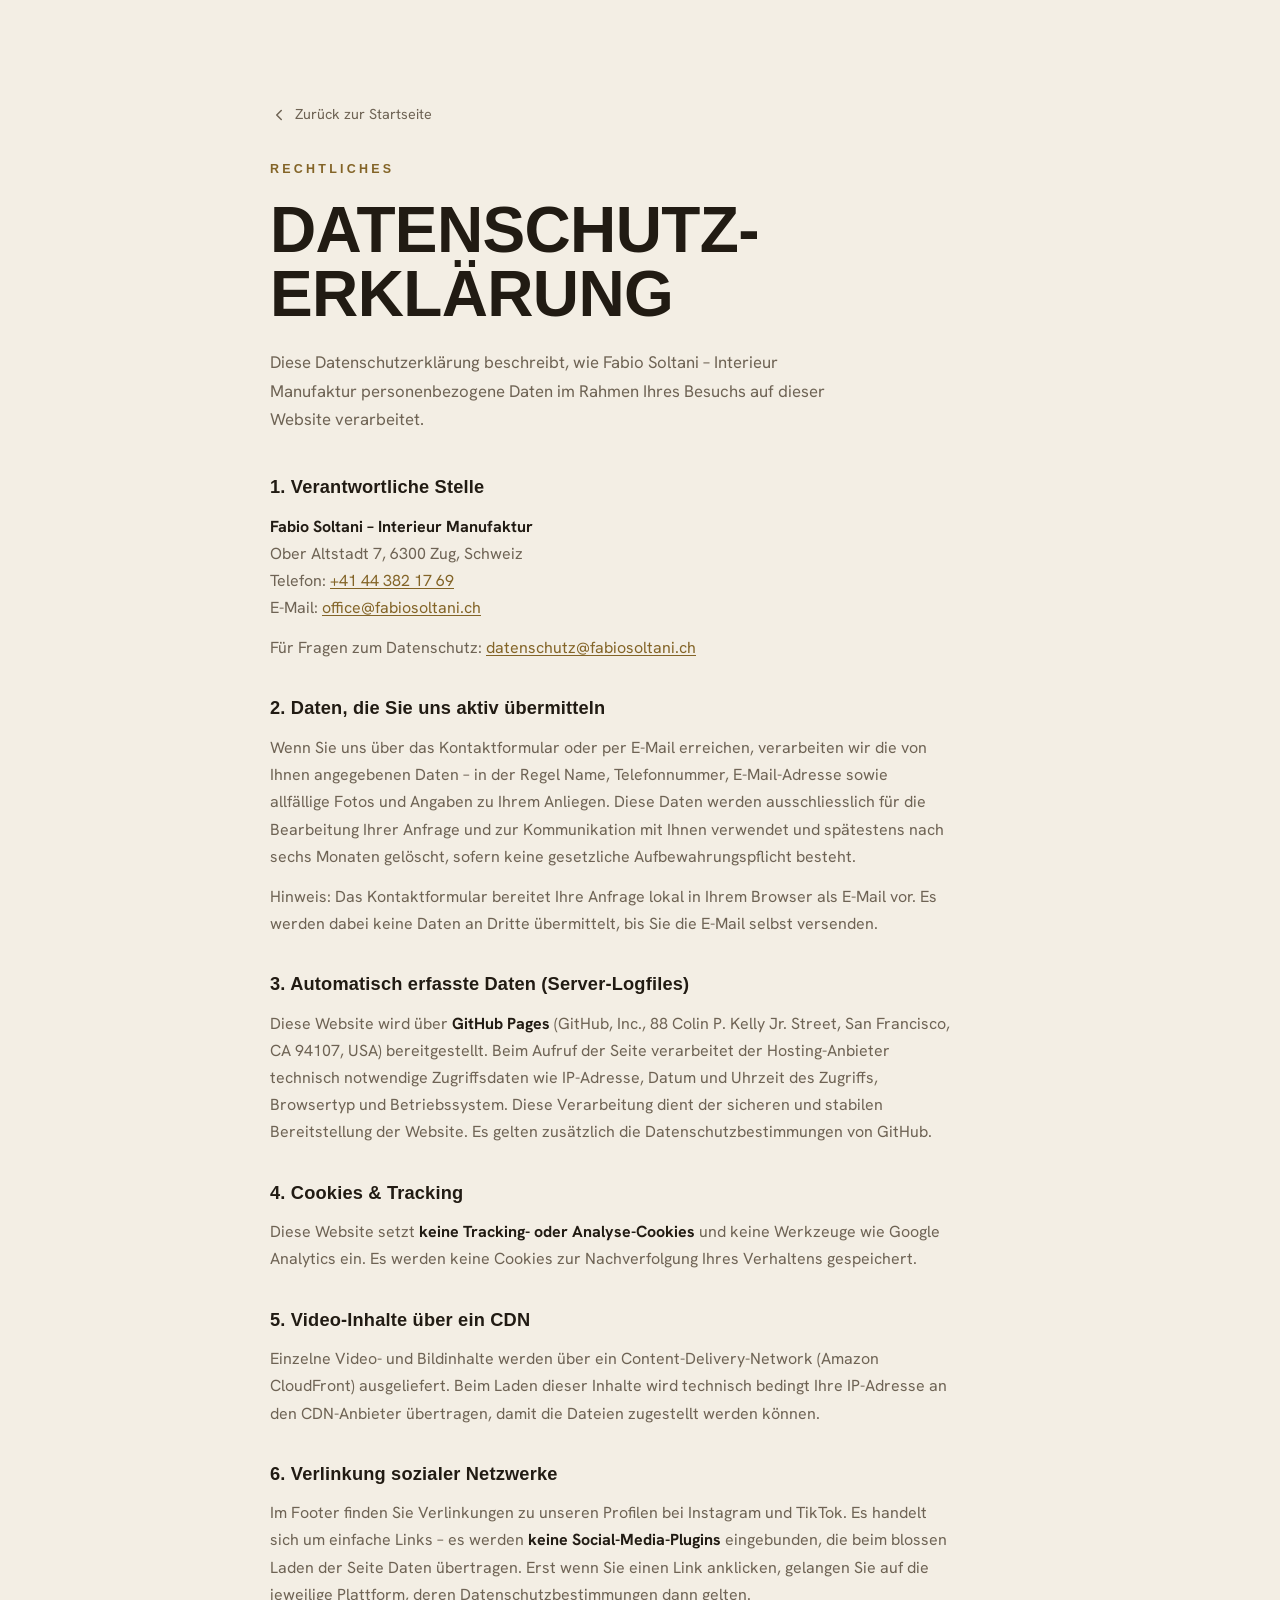
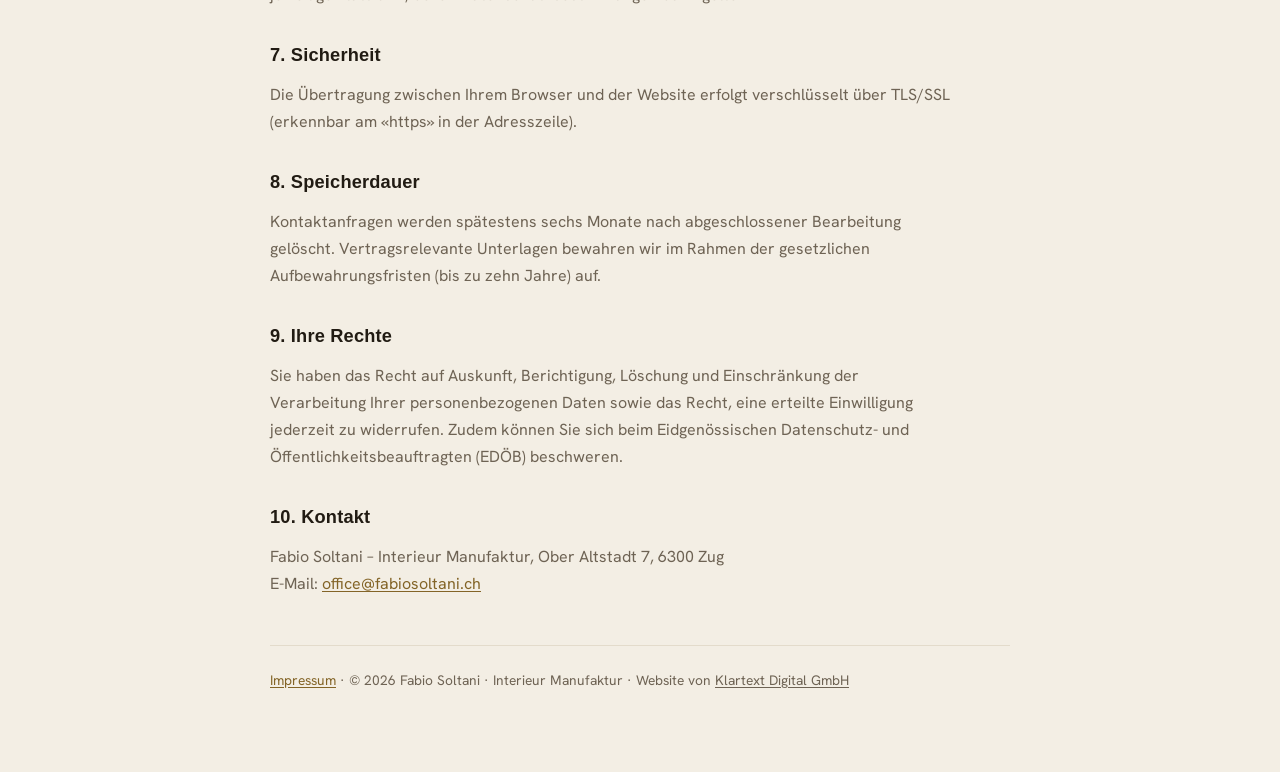
==== datenschutz.html @ e5108e32 "Footer: Agentur-Vermerk Klartext Digital GmbH" ====
<!doctype html>
<html lang="de">
<head>
  <meta charset="utf-8">
  <meta name="viewport" content="width=device-width, initial-scale=1">
  <title>Datenschutz · Fabio Soltani – Interieur Manufaktur</title>
  <meta name="robots" content="noindex">
  <link rel="icon" href="data:image/svg+xml,%3Csvg xmlns='http://www.w3.org/2000/svg' viewBox='0 0 32 32'%3E%3Cpath d='M4 24h24l-2 4H6z' fill='%23C7A24E'/%3E%3Cpath d='M3 8l6 6 7-9 7 9 6-6-3 14H6z' fill='none' stroke='%23C7A24E' stroke-width='2.2' stroke-linejoin='round'/%3E%3C/svg%3E">
  <link rel="preconnect" href="https://fonts.googleapis.com">
  <link rel="preconnect" href="https://fonts.gstatic.com" crossorigin>
  <link href="https://fonts.googleapis.com/css2?family=Cormorant+Garamond:ital,wght@0,500;0,600;0,700;1,500&family=Hanken+Grotesk:wght@400;500;600;700&display=swap" rel="stylesheet">
  <link rel="stylesheet" href="styles.css?v=146">
</head>
<body class="legal-body">
  <main class="legal-wrap">
    <a class="legal-back" href="index.html">
      <svg viewBox="0 0 24 24" aria-hidden="true"><path d="M15 6l-6 6 6 6"/></svg>
      Zurück zur Startseite
    </a>
    <p class="eyebrow eyebrow-dark">Rechtliches</p>
    <h1 class="legal-title">Datenschutz&shy;erklärung</h1>
    <p class="legal-intro">Diese Datenschutzerklärung beschreibt, wie Fabio Soltani – Interieur Manufaktur
    personenbezogene Daten im Rahmen Ihres Besuchs auf dieser Website verarbeitet.</p>

    <section class="legal-sec">
      <h2>1. Verantwortliche Stelle</h2>
      <p><strong>Fabio Soltani – Interieur Manufaktur</strong><br>
      Ober Altstadt 7, 6300 Zug, Schweiz<br>
      Telefon: <a href="tel:+41443821769">+41&nbsp;44&nbsp;382&nbsp;17&nbsp;69</a><br>
      E-Mail: <a href="mailto:office@fabiosoltani.ch">office@fabiosoltani.ch</a></p>
      <p>Für Fragen zum Datenschutz:
      <a href="mailto:datenschutz@fabiosoltani.ch">datenschutz@fabiosoltani.ch</a></p>
    </section>

    <section class="legal-sec">
      <h2>2. Daten, die Sie uns aktiv übermitteln</h2>
      <p>Wenn Sie uns über das Kontaktformular oder per E-Mail erreichen, verarbeiten wir die
      von Ihnen angegebenen Daten – in der Regel Name, Telefonnummer, E-Mail-Adresse sowie
      allfällige Fotos und Angaben zu Ihrem Anliegen. Diese Daten werden ausschliesslich für
      die Bearbeitung Ihrer Anfrage und zur Kommunikation mit Ihnen verwendet und spätestens
      nach sechs Monaten gelöscht, sofern keine gesetzliche Aufbewahrungspflicht besteht.</p>
      <p>Hinweis: Das Kontaktformular bereitet Ihre Anfrage lokal in Ihrem Browser als
      E-Mail vor. Es werden dabei keine Daten an Dritte übermittelt, bis Sie die E-Mail
      selbst versenden.</p>
    </section>

    <section class="legal-sec">
      <h2>3. Automatisch erfasste Daten (Server-Logfiles)</h2>
      <p>Diese Website wird über <strong>GitHub Pages</strong> (GitHub, Inc., 88 Colin P.
      Kelly Jr. Street, San Francisco, CA 94107, USA) bereitgestellt. Beim Aufruf der Seite
      verarbeitet der Hosting-Anbieter technisch notwendige Zugriffsdaten wie IP-Adresse,
      Datum und Uhrzeit des Zugriffs, Browsertyp und Betriebssystem. Diese Verarbeitung dient
      der sicheren und stabilen Bereitstellung der Website. Es gelten zusätzlich die
      Datenschutzbestimmungen von GitHub.</p>
    </section>

    <section class="legal-sec">
      <h2>4. Cookies &amp; Tracking</h2>
      <p>Diese Website setzt <strong>keine Tracking- oder Analyse-Cookies</strong> und keine
      Werkzeuge wie Google Analytics ein. Es werden keine Cookies zur Nachverfolgung Ihres
      Verhaltens gespeichert.</p>
    </section>

    <section class="legal-sec">
      <h2>5. Video-Inhalte über ein CDN</h2>
      <p>Einzelne Video- und Bildinhalte werden über ein Content-Delivery-Network (Amazon
      CloudFront) ausgeliefert. Beim Laden dieser Inhalte wird technisch bedingt Ihre
      IP-Adresse an den CDN-Anbieter übertragen, damit die Dateien zugestellt werden können.</p>
    </section>

    <section class="legal-sec">
      <h2>6. Verlinkung sozialer Netzwerke</h2>
      <p>Im Footer finden Sie Verlinkungen zu unseren Profilen bei Instagram und TikTok. Es
      handelt sich um einfache Links – es werden <strong>keine Social-Media-Plugins</strong>
      eingebunden, die beim blossen Laden der Seite Daten übertragen. Erst wenn Sie einen
      Link anklicken, gelangen Sie auf die jeweilige Plattform, deren Datenschutzbestimmungen
      dann gelten.</p>
    </section>

    <section class="legal-sec">
      <h2>7. Sicherheit</h2>
      <p>Die Übertragung zwischen Ihrem Browser und der Website erfolgt verschlüsselt über
      TLS/SSL (erkennbar am «https» in der Adresszeile).</p>
    </section>

    <section class="legal-sec">
      <h2>8. Speicherdauer</h2>
      <p>Kontaktanfragen werden spätestens sechs Monate nach abgeschlossener Bearbeitung
      gelöscht. Vertragsrelevante Unterlagen bewahren wir im Rahmen der gesetzlichen
      Aufbewahrungsfristen (bis zu zehn Jahre) auf.</p>
    </section>

    <section class="legal-sec">
      <h2>9. Ihre Rechte</h2>
      <p>Sie haben das Recht auf Auskunft, Berichtigung, Löschung und Einschränkung der
      Verarbeitung Ihrer personenbezogenen Daten sowie das Recht, eine erteilte Einwilligung
      jederzeit zu widerrufen. Zudem können Sie sich beim Eidgenössischen Datenschutz- und
      Öffentlichkeitsbeauftragten (EDÖB) beschweren.</p>
    </section>

    <section class="legal-sec">
      <h2>10. Kontakt</h2>
      <p>Fabio Soltani – Interieur Manufaktur, Ober Altstadt 7, 6300 Zug<br>
      E-Mail: <a href="mailto:office@fabiosoltani.ch">office@fabiosoltani.ch</a></p>
    </section>

    <p class="legal-foot"><a href="impressum.html">Impressum</a> · &copy; <span id="y">2026</span> Fabio Soltani · Interieur Manufaktur · Website von <a href="https://klartext-digital.ch" target="_blank" rel="noopener" style="color:inherit">Klartext Digital GmbH</a></p>
  </main>
  <script>document.getElementById('y').textContent=new Date().getFullYear();</script>
</body>
</html>
---- styles.css ----
/* =========================================================
   FABIO SOLTANI — Premium one-pager
   Gosha Sans (Display, NUR TEST/Trial) + Hanken Grotesk (Text)
   TEST: Gosha Sans ist kostenpflichtig -> vor Livegang lizenzieren!
   ========================================================= */

@font-face{font-family:'Gosha Sans';src:url('assets/fonts/GoshaSans-Bold.woff') format('woff');font-weight:600 900;font-style:normal;font-display:swap}
@font-face{font-family:'Gosha Sans';src:url('assets/fonts/GoshaSans-Regular.woff') format('woff');font-weight:300 500;font-style:normal;font-display:swap}

:root{
  /* canvas */
  --ink:#0E0B08;
  --ink-2:#15110C;
  --ink-3:#1B1610;
  --ink-card:#1F1A13;
  --cream:#F3EEE4;
  --cream-2:#FBF9F3;
  --cream-line:#E3DBCB;

  /* accent */
  --gold:#C7A24E;
  --gold-2:#D9BD78;
  --gold-deep:#A9853A;
  /* Gold fuer KLEINEN Text auf hellem Grund. --gold-deep schafft auf Creme nur 2,98:1,
     --gold-ink erreicht 4,6:1 (WCAG AA) und sieht praktisch identisch aus. */
  --gold-ink:#836427;
  --gold-soft:#BCA876;
  --gold-grad:linear-gradient(135deg,#E2CB8C 0%,#C7A24E 52%,#A9853A 100%);

  /* text */
  --on-dark:#F4EFE6;
  --on-dark-mut:#B2A897;
  --on-dark-dim:#8C8474;
  --on-cream:#211B13;
  --on-cream-mut:#6E6354;

  /* system */
  --maxw:1520px;
  --pad:clamp(20px,5vw,40px);
  --sec-y:clamp(60px,6.5vw,104px);
  --r:6px;
  --r-lg:16px;
  --r-pill:999px;
  --ease:cubic-bezier(.22,.61,.36,1);
  --font-d:'Gosha Sans','Switzer',Helvetica,Arial,sans-serif;
  --font-t:'Hanken Grotesk','Inter',system-ui,sans-serif;
  --font-serif:'Cormorant Garamond',Georgia,'Times New Roman',serif;
}

*,*::before,*::after{box-sizing:border-box}
html{scroll-behavior:smooth;-webkit-text-size-adjust:100%}
@media (prefers-reduced-motion:reduce){html{scroll-behavior:auto}}
body{
  margin:0;font-family:var(--font-d);background:var(--cream);color:var(--on-cream);
  font-size:17px;line-height:1.7;font-weight:400;-webkit-font-smoothing:antialiased;
  text-rendering:optimizeLegibility;overflow-x:hidden;
}
img{max-width:100%;display:block}
a{color:inherit;text-decoration:none}
button{font-family:inherit}
h1,h2,h3,h4{margin:0;font-weight:400}
p{margin:0}

/* visible keyboard focus on both dark and cream surfaces */
a:focus-visible,button:focus-visible,.btn:focus-visible,.nav-toggle:focus-visible,
.cal-btn:focus-visible,.cal-cell:focus-visible,.slot:focus-visible,
.ba-handle:focus-visible,.skip-link:focus-visible,[tabindex]:focus-visible{
  outline:2px solid var(--gold-2);outline-offset:2px;
  box-shadow:0 0 0 4px rgba(14,11,8,.55);border-radius:4px;
}
.seg input:focus-visible+span{outline:2px solid var(--gold-deep);outline-offset:2px}

.container{width:100%;max-width:var(--maxw);margin-inline:auto;padding-inline:var(--pad)}
.section{padding-block:var(--sec-y);background:var(--cream);position:relative}
.section-dark{padding-block:var(--sec-y);background:var(--ink);color:var(--on-dark);position:relative;overflow:hidden}

.display{font-family:var(--font-d);font-weight:700;line-height:.97;letter-spacing:-.02em;text-transform:uppercase;text-wrap:balance}
/* Clash Display needs a heavier weight on all display-type elements */
.brand-name,.service-card h3,.service-num,.step-num,.stat-num,.call-link,.booking-success h3,.footer-contact a[href^="tel"],.mobile-menu a,.ba-cap strong{font-weight:700}
/* TEST: Menü oben + Unterüberschriften ebenfalls in Gosha Sans (leichterer Schnitt) */
.main-nav a,.eyebrow,.step h3,.footer-col h3{font-family:var(--font-d);font-weight:500}
/* Fliesstext (Lese-Absaetze) bleibt Hanken Grotesk; alles andere = Gosha */
.hero-lead,.section-intro,.service-card p,.step p,.booking-intro,.booking-points li,.footer-brand p,.review-card blockquote,.compare-note,.booking-success p,.bf-fineprint,.footer-bottom,.booking-form input,.booking-form textarea{font-family:var(--font-t)}
.skip-link{position:absolute;left:-999px;top:0;z-index:200;background:var(--gold);color:#1a1409;padding:10px 16px;border-radius:0 0 var(--r) 0;font-weight:600}
.skip-link:focus{left:0}

/* ---------- eyebrow / headings ---------- */
.eyebrow{font-size:.78rem;font-weight:600;letter-spacing:.26em;text-transform:uppercase;color:var(--gold);margin-bottom:1.1rem}
.eyebrow-dark{color:var(--gold-ink)}
.heading{font-size:clamp(2.2rem,4.4vw,3.6rem);color:var(--on-cream)}
.heading-light{font-size:clamp(2.2rem,4.4vw,3.6rem);color:var(--on-dark)}
.section-head{max-width:760px}
.section-head-center{margin-inline:auto;text-align:center}
/* Sektionstitel vereinheitlicht auf .heading/.heading-light */
.section-intro{margin-top:1.6rem;color:var(--on-cream-mut);font-size:1.05rem;max-width:60ch}
.section-head-center .section-intro{margin-inline:auto}
/* optisch linksbündig: große Überschriften um ihren Buchstaben-Seitenrand nach links ziehen (nur linksbündige Sektionen) */
.services .heading,.compare .heading,.blog .heading,.social .heading,.philo-copy .heading-light{margin-left:-.055em}
/* =========================================================
   BUTTONS
   ========================================================= */
.btn{
  --bh:54px;
  display:inline-flex;align-items:center;justify-content:center;gap:.6em;
  min-height:var(--bh);padding:0 1.5em;border:1px solid transparent;border-radius:var(--r);
  font-weight:600;font-size:.84rem;letter-spacing:.12em;text-transform:uppercase;
  cursor:pointer;transition:transform .35s var(--ease),background .35s var(--ease),color .3s,border-color .3s,box-shadow .35s;
  white-space:nowrap;line-height:1;
}
.btn svg{width:18px;height:18px;flex:none}
.ico-arrow{fill:none;stroke:currentColor;stroke-width:2;stroke-linecap:round;stroke-linejoin:round;transition:transform .35s var(--ease)}
.btn:hover .ico-arrow{transform:translateX(4px)}
.btn-sm{--bh:46px;font-size:.78rem;padding:0 1.2em}
.btn-lg{--bh:62px;font-size:.92rem;padding:0 2em}
.btn-block{width:100%}

.btn-gold{background:var(--gold-grad);color:#241a09;box-shadow:0 10px 30px -12px rgba(199,162,78,.6)}
.btn-gold:hover{transform:translateY(-2px);box-shadow:0 16px 40px -12px rgba(199,162,78,.75)}
/* Sekundaerer Button im Hero bleibt als Kontrast zum goldenen Haupt-CTA */
.btn-ghost{background:transparent;color:var(--on-dark);border-color:rgba(255,255,255,.28);box-shadow:none}
.btn-ghost:hover{background:transparent;border-color:var(--gold);color:var(--gold-2);transform:translateY(-2px);box-shadow:none}
/* uebrige CTAs im goldenen Look */
.btn-ghost-dark,.btn-ghost-light{background:var(--gold-grad);color:#241a09;border-color:transparent;box-shadow:0 10px 30px -12px rgba(199,162,78,.6)}
.btn-ghost-dark:hover,.btn-ghost-light:hover{color:#241a09;border-color:transparent;transform:translateY(-2px);box-shadow:0 16px 40px -12px rgba(199,162,78,.75)}
.btn-dark{background:var(--on-cream);color:var(--cream-2);border-color:var(--on-cream)}
.btn-dark:hover{background:#000;transform:translateY(-2px)}

.link-underline{display:inline-flex;align-items:center;gap:.6em;font-weight:600;font-size:.82rem;letter-spacing:.14em;text-transform:uppercase;color:var(--gold-2);padding-bottom:6px;border-bottom:1px solid var(--gold);transition:gap .3s}
.link-underline:hover{gap:1em}
.link-underline svg{width:18px;height:18px;fill:none;stroke:currentColor;stroke-width:2;stroke-linecap:round;stroke-linejoin:round}

/* =========================================================
   HEADER
   ========================================================= */
.site-header{position:fixed;inset:0 0 auto 0;z-index:100;isolation:isolate;transition:background .4s,backdrop-filter .4s,border-color .4s;border-bottom:1px solid transparent}
.site-header::before{content:"";position:absolute;left:0;right:0;top:0;height:130px;background:linear-gradient(180deg,rgba(14,11,8,.6),rgba(14,11,8,.26) 55%,rgba(14,11,8,0));pointer-events:none;z-index:-1;transition:opacity .35s}
.site-header.scrolled::before{opacity:0}
.site-header.scrolled{background:rgba(14,11,8,.82);backdrop-filter:blur(14px);border-bottom-color:rgba(199,162,78,.3)}
@supports not ((backdrop-filter:blur(1px)) or (-webkit-backdrop-filter:blur(1px))){.site-header.scrolled{background:rgba(14,11,8,.96)}}
.site-header>.container{max-width:var(--maxw)}
.header-inner{display:flex;align-items:center;justify-content:space-between;height:78px;gap:1.75rem;transition:height .28s var(--ease)}

.brand{display:inline-flex;align-items:center;color:var(--on-dark);flex-shrink:0}
.brand-logo{height:50px;width:auto;max-width:none;display:block;transition:height .28s var(--ease)}
.brand-logo-footer{height:96px}
.brand-tag{font-size:.66rem;font-weight:500;letter-spacing:.2em;text-transform:uppercase;color:var(--gold-2);padding-left:.85rem;margin-left:.1rem;border-left:1px solid rgba(199,162,78,.4);white-space:nowrap}

.main-nav{display:flex;gap:2.1rem;margin-left:auto;margin-right:1.4rem}
.main-nav a{font-size:.79rem;font-weight:500;letter-spacing:.14em;text-transform:uppercase;color:var(--on-dark);opacity:.82;position:relative;padding:6px 0;transition:opacity .3s,color .3s}
.main-nav a::after{content:"";position:absolute;left:0;bottom:0;width:0;height:1px;background:var(--gold);transition:width .35s var(--ease)}
.main-nav a:hover{opacity:1;color:var(--gold-2)}
.main-nav a:hover::after{width:100%}

.header-actions{display:flex;align-items:center;gap:.8rem}
.ico-cal{width:17px;height:17px;fill:none;stroke:currentColor;stroke-width:1.8;stroke-linecap:round;stroke-linejoin:round}

.nav-toggle{display:none;width:46px;height:46px;border:1px solid rgba(255,255,255,.2);background:transparent;border-radius:var(--r);flex-direction:column;gap:5px;align-items:center;justify-content:center;cursor:pointer}
.nav-toggle span{width:20px;height:1.6px;background:var(--on-dark);transition:transform .3s,opacity .3s}
.nav-toggle[aria-expanded="true"] span:nth-child(1){transform:translateY(6.6px) rotate(45deg)}
.nav-toggle[aria-expanded="true"] span:nth-child(2){opacity:0}
.nav-toggle[aria-expanded="true"] span:nth-child(3){transform:translateY(-6.6px) rotate(-45deg)}
/* active section indicator (the rare-gold header accent) */
.main-nav a.is-active{opacity:1;color:var(--gold-2)}
.main-nav a.is-active::after{width:100%}
.site-header.scrolled~main .hero-scroll{opacity:0;pointer-events:none}
@media (min-width:1025px){
  .site-header.scrolled .header-inner{height:62px}
  .site-header.scrolled .brand-logo{height:42px}
}
@media (prefers-reduced-motion:reduce){
  .site-header,.site-header::before,.header-inner,.brand-logo{transition:none}
}

/* ---------- mobile action bar (Daumenzone) ----------
   Auf dem Handy ist der Header-CTA ausgeblendet und der Hero-Text laenger als der
   erste Bildschirm -> ohne diese Leiste gibt es beim Einstieg keine Handlungsmoeglichkeit. */
.mobile-bar{display:none}
@media (max-width:1024px){
  .mobile-bar{
    display:grid;grid-template-columns:1fr 1fr;gap:.6rem;
    position:fixed;left:0;right:0;bottom:0;z-index:98;
    padding:.7rem var(--pad) calc(.7rem + env(safe-area-inset-bottom));
    background:rgba(14,11,8,.9);backdrop-filter:blur(12px);
    border-top:1px solid rgba(199,162,78,.28);
    transform:translateY(115%);transition:transform .45s var(--ease);
  }
  .mobile-bar.is-on{transform:none}
  body.menu-open .mobile-bar{transform:translateY(115%)}
  .mobile-bar .btn{--bh:50px;width:100%;font-size:.76rem;padding:0 .8em}
  /* Platz schaffen, damit die feste Leiste die Rechtslinks nicht verdeckt */
  .footer .footer-bottom{padding-bottom:calc(28px + 76px + env(safe-area-inset-bottom))}
}
@supports not ((backdrop-filter:blur(1px)) or (-webkit-backdrop-filter:blur(1px))){
  .mobile-bar{background:rgba(14,11,8,.97)}
}
@media (prefers-reduced-motion:reduce){.mobile-bar{transition:none}}

.mobile-menu{position:fixed;inset:78px 0 0 0;z-index:99;background:rgba(14,11,8,.97);backdrop-filter:blur(10px);padding:2rem var(--pad);transform:translateY(-10px);opacity:0;transition:opacity .35s,transform .35s}
.mobile-menu.open{opacity:1;transform:none}
.mobile-menu nav{display:flex;flex-direction:column;gap:.4rem}
.mobile-menu a{font-family:var(--font-d);font-size:1.7rem;letter-spacing:.06em;text-transform:uppercase;color:var(--on-dark);padding:.5rem 0;border-bottom:1px solid rgba(255,255,255,.08)}
.mobile-menu .btn{font-family:var(--font-t);font-size:.85rem;margin-top:1.2rem;border-bottom:none}
.mobile-menu a.btn-gold{color:#241a09}
.mobile-menu .mobile-call{font-family:var(--font-t);font-size:.95rem;letter-spacing:normal;text-transform:none;color:var(--gold-2);border:none;text-align:center;margin-top:.4rem}

/* =========================================================
   MEDIA LAYER (video sections)
   ========================================================= */
.media{position:absolute;inset:0;overflow:hidden;z-index:0}
.media-fallback{position:absolute;inset:0;background-size:cover;background-position:center;transform:scale(1.06);animation:kenburns 26s ease-in-out infinite alternate}
.media-fallback-right{background-position:center right}
.media-video{position:absolute;inset:0;width:100%;height:100%;object-fit:cover;opacity:0;transition:opacity .9s var(--ease)}
.media-video.is-ready{opacity:1}
.media-scrim{position:absolute;inset:0}
.media-grain{position:absolute;inset:0;opacity:.05;mix-blend-mode:overlay;pointer-events:none;
  background-image:url("data:image/svg+xml,%3Csvg xmlns='http://www.w3.org/2000/svg' width='120' height='120'%3E%3Cfilter id='n'%3E%3CfeTurbulence type='fractalNoise' baseFrequency='.9' numOctaves='2'/%3E%3C/filter%3E%3Crect width='100%25' height='100%25' filter='url(%23n)'/%3E%3C/svg%3E")}
@keyframes kenburns{from{transform:scale(1.06)}to{transform:scale(1.16) translate(-1.5%,-1.2%)}}
@media (prefers-reduced-motion:reduce){.media-fallback{animation:none}}

.hero-scrim{background:
  radial-gradient(130% 125% at 62% 40%,transparent 47%,rgba(6,4,2,.52) 100%),
  linear-gradient(100deg,rgba(8,6,4,.94) 0%,rgba(8,6,4,.74) 30%,rgba(8,6,4,.34) 54%,rgba(8,6,4,0) 78%),
  linear-gradient(0deg,rgba(8,6,4,.5) 0%,rgba(8,6,4,0) 18%)}
.hero .media-video,.hero .media-fallback{filter:brightness(.9) contrast(1.11) saturate(1.05) sepia(.06)}
@media (max-width:768px){.hero-scrim{background:
  radial-gradient(120% 95% at 50% 42%,transparent 54%,rgba(6,4,2,.46) 100%),
  linear-gradient(180deg,rgba(8,6,4,.55) 0%,rgba(8,6,4,.4) 44%,rgba(8,6,4,.58) 100%),
  linear-gradient(0deg,rgba(8,6,4,.5) 0%,rgba(8,6,4,0) 26%)}}
.philo-scrim{background:
  linear-gradient(90deg,rgba(8,6,4,.96) 0%,rgba(8,6,4,.92) 46%,rgba(8,6,4,.5) 74%,rgba(8,6,4,.68) 100%),
  linear-gradient(0deg,rgba(8,6,4,.65),rgba(8,6,4,0) 26%)}

/* =========================================================
   HERO
   ========================================================= */
.hero{position:relative;min-height:100svh;display:flex;align-items:center;color:var(--on-dark);background:var(--ink);overflow:hidden}
.hero-inner{position:relative;z-index:2;width:100%;padding-top:120px;padding-bottom:120px;display:flex;align-items:flex-end;justify-content:space-between;gap:2rem}
.hero-copy{max-width:788px}
.eyebrow{display:block}
.hero-title{font-size:clamp(2.1rem,6vw,5rem);margin:.2rem 0 0 -.055em;letter-spacing:-.02em}
.hero-lead{margin-top:1.6rem;font-size:clamp(1.02rem,1.45vw,1.2rem);color:#E7E0D4;max-width:64ch;line-height:1.65}
.hero-cta{display:flex;gap:1rem;margin-top:2.2rem;flex-wrap:wrap}

.play-ring{width:62px;height:62px;border-radius:50%;border:1px solid rgba(255,255,255,.45);display:grid;place-items:center;position:relative;transition:border-color .4s,transform .4s}
.play-ring::before{content:"";position:absolute;inset:-1px;border-radius:50%;border:1px solid var(--gold);clip-path:inset(0 0 0 0);opacity:0;transition:opacity .4s}
.play-ring svg{width:20px;height:20px;fill:var(--gold);margin-left:3px}
.play-text{display:flex;flex-direction:column;text-align:left;line-height:1.25}
.play-label{font-size:.74rem;letter-spacing:.22em;text-transform:uppercase;color:var(--gold-2)}
.play-sub{font-size:.92rem;color:#D8D1C4}

.hero-scroll{position:absolute;left:50%;bottom:26px;transform:translateX(-50%);z-index:2;display:flex;flex-direction:column;align-items:center;gap:6px;color:#cfc7b8;font-size:.66rem;letter-spacing:.24em;text-transform:uppercase}
.hero-scroll svg{width:18px;height:18px;fill:none;stroke:currentColor;stroke-width:1.6;stroke-linecap:round;stroke-linejoin:round;animation:bob 1.8s ease-in-out infinite}
@keyframes bob{0%,100%{transform:translateY(0)}50%{transform:translateY(5px)}}
@media (prefers-reduced-motion:reduce){.hero-scroll svg{animation:none}}

/* =========================================================
   TRUST STRIP
   ========================================================= */
/* trust = floating cream credential card straddling the hero/services seam */
.trust{background:transparent;color:inherit;border-top:0;position:relative;z-index:5;padding:0}
.trust-card{max-width:1200px;margin:-84px auto 0;position:relative;z-index:5;background:var(--cream-2);border:1px solid rgba(199,162,78,.4);border-radius:var(--r-lg);box-shadow:0 38px 84px -26px rgba(14,11,8,.52),inset 0 1px 0 rgba(255,255,255,.65);padding:46px clamp(1.8rem,3vw,2.8rem) 42px}
.trust-eyebrow{text-align:center;margin-bottom:2rem}
.trust-inner{display:flex;align-items:center;justify-content:space-between;gap:clamp(.9rem,1.8vw,1.5rem);padding-block:0}
.trust-card .trust-item{gap:1.1rem}
.trust-card .trust-item>div{min-width:0}
.trust-card .trust-medal{width:72px;height:72px;flex:none;border-radius:var(--r-pill);border:1px solid rgba(199,162,78,.55);background:radial-gradient(circle at 50% 36%,rgba(199,162,78,.17),rgba(199,162,78,.04));box-shadow:inset 0 0 0 1px rgba(255,255,255,.4);display:grid !important;place-items:center}
.trust-card .trust-medal .ico{place-self:center}
.trust-card .trust-item .ico{width:32px;height:32px;stroke-width:1.6}
.trust-card .trust-item strong{font-size:1.12rem;color:var(--on-cream);margin-bottom:.18rem}
.trust-card .trust-item span{font-size:.92rem;color:var(--on-cream-mut)}
/* deliberate scroll entrance (card + staggered items) */
html.js .trust-card{opacity:0;transform:translateY(30px);transition:opacity .7s var(--ease),transform .7s var(--ease)}
html.js .trust-card.is-in{opacity:1;transform:none}
html.js .trust-card .trust-item{opacity:0;transform:translateY(14px);transition:opacity .6s var(--ease),transform .6s var(--ease)}
html.js .trust-card.is-in .trust-item{opacity:1;transform:none}
html.js .trust-card.is-in .trust-item:nth-child(1){transition-delay:.14s}
html.js .trust-card.is-in .trust-item:nth-child(3){transition-delay:.24s}
html.js .trust-card.is-in .trust-item:nth-child(5){transition-delay:.34s}
@media (prefers-reduced-motion:reduce){html.js .trust-card,html.js .trust-card .trust-item{opacity:1;transform:none;transition:none}}
.trust-item,.pillar{display:flex;align-items:center;gap:1rem;flex:1}
.trust-item .ico,.pillar .ico{width:34px;height:34px;flex:none;fill:none;stroke:var(--gold);stroke-width:1.5;stroke-linecap:round;stroke-linejoin:round}
.trust-item strong,.pillar strong{display:block;font-size:.96rem;letter-spacing:.04em;color:var(--on-dark);font-weight:600}
.trust-item span,.pillar span{display:block;font-size:.84rem;color:var(--on-dark-mut)}
.trust-div{width:1px;align-self:stretch;background:linear-gradient(180deg,transparent,rgba(199,162,78,.4),transparent);flex:none}

/* =========================================================
   LEISTUNGEN — dunkle Vollbild-Karten, Video beim Hover
   ========================================================= */
.svc{padding-block:var(--sec-y) 0;background:var(--ink);overflow:hidden}
/* linksbuendig wie die uebrigen Sections: der Container bleibt zentriert,
   begrenzt wird erst der Text darin */

.svc-head{margin-bottom:clamp(2.4rem,5vw,3.6rem)}
.svc-head .heading-light{margin-left:-.055em}
.svc-head .section-intro{color:var(--on-dark-mut);max-width:58ch}

/* volle Breite, hauchduenne Goldlinie zwischen den Karten */
/* Leistungskarten auf der Fluchtlinie der uebrigen Sections, mit Radius */
.svc-row{display:grid;grid-template-columns:repeat(3,1fr);gap:1px;padding:1px;background:rgba(199,162,78,.24);width:calc(min(100%, var(--maxw)) - 2 * var(--pad));margin-inline:auto;border-radius:var(--r-lg);overflow:hidden}
.svc-card{position:relative;display:block;isolation:isolate;background:var(--ink-2);color:var(--on-dark);
  aspect-ratio:3/4;overflow:hidden;
  transition:box-shadow .5s var(--ease),transform .5s var(--ease)}
.svc-media{position:absolute;inset:0;z-index:0}
.svc-media img,.svc-card video{width:100%;height:100%;object-fit:cover;display:block}
.svc-media img{transition:transform 1.1s var(--ease),opacity .5s var(--ease)}
.svc-card video{position:absolute;inset:0;z-index:1;opacity:0;transition:opacity .55s var(--ease)}
.svc-card.playing video{opacity:1}
.svc-card.playing .svc-media img{opacity:0}
.svc-card:hover .svc-media img{transform:scale(1.05)}
/* Verlauf, damit die Schrift unten immer sitzt */
.svc-scrim{position:absolute;inset:0;z-index:2;pointer-events:none;
  background:linear-gradient(0deg,rgba(8,6,4,.94) 6%,rgba(8,6,4,.62) 38%,rgba(8,6,4,.12) 68%,rgba(8,6,4,.3) 100%)}

/* Gold-Rahmen als Hervorhebung (innen, damit nichts springt) */
.svc-card::after{content:"";position:absolute;inset:0;z-index:5;pointer-events:none;
  border:1px solid transparent;transition:border-color .45s var(--ease),box-shadow .45s var(--ease)}
.svc-card:hover::after,.svc-card:focus-visible::after{
  border-color:var(--gold);box-shadow:inset 0 0 0 1px rgba(199,162,78,.35),0 0 44px -6px rgba(199,162,78,.28)}
.svc-card:hover{transform:translateY(-3px)}

/* Vorschau-Leiste oben, erscheint mit dem Video */
/* Vorschau-Label und Zeitanzeige entfernt */
.svc-preview{display:none}
.svc-card.playing .svc-preview{opacity:1;transform:none}
.svc-pv-label,.svc-pv-time{font-family:var(--font-d);font-size:.64rem;font-weight:600;letter-spacing:.22em;text-transform:uppercase;color:var(--gold-2)}
.svc-pv-time{letter-spacing:.12em;color:rgba(244,239,230,.82)}

.svc-body{position:absolute;left:0;right:0;bottom:0;z-index:6;padding:1.5rem 1.4rem 1.6rem;pointer-events:none}
.svc-kicker{display:flex;align-items:center;gap:.7rem;margin-bottom:.5rem}
.svc-num{font-family:var(--font-d);font-weight:700;font-size:1.05rem;letter-spacing:.06em;color:var(--gold-2)}
.svc-ico{width:20px;height:20px;flex:none;fill:none;stroke:var(--gold);stroke-width:1.5;stroke-linecap:round;stroke-linejoin:round;opacity:.9}
.svc-title{font-family:var(--font-d);font-weight:700;font-size:clamp(1.25rem,1.6vw,1.6rem);line-height:1.05;
  letter-spacing:.01em;text-transform:uppercase;color:var(--on-dark);margin-bottom:.6rem;text-wrap:balance}
.svc-text{font-family:var(--font-t);font-size:.9rem;line-height:1.45;color:var(--on-dark-mut);margin-bottom:1.1rem}
.svc-more{display:inline-flex;align-items:center;gap:.5em;font-family:var(--font-d);font-size:.7rem;font-weight:600;
  letter-spacing:.16em;text-transform:uppercase;color:var(--on-dark);transition:color .35s,gap .35s var(--ease)}
.svc-more svg{width:15px;height:15px;fill:none;stroke:currentColor;stroke-width:2;stroke-linecap:round;stroke-linejoin:round}
.svc-card:hover .svc-more{color:var(--gold-2);gap:.9em}

/* Fortschrittsbalken, laeuft nur waehrend das Video spielt */
.svc-bar{display:block;height:1px;margin-top:1.1rem;background:rgba(244,239,230,.18);opacity:0;transition:opacity .4s}
.svc-bar i{display:block;height:100%;width:0;background:var(--gold);transition:width .12s linear}
.svc-card.playing .svc-bar{opacity:1}

/* Fussleiste */

@media (max-width:1100px){
  .svc-row{grid-template-columns:repeat(2,1fr)}
  .svc-card{aspect-ratio:4/5}
}
@media (max-width:620px){
  .svc-row{grid-template-columns:1fr}
  .svc-card{aspect-ratio:16/13}
  .svc-body{padding:1.3rem 1.2rem 1.4rem}
}
@media (prefers-reduced-motion:reduce){
  .svc-card,.svc-card::after,.svc-media img,.svc-card video,.svc-preview,.svc-bar i{transition:none}
  .svc-card:hover{transform:none}
  .svc-card:hover .svc-media img{transform:none}
}

/* ---------- hero social-proof badge ---------- */
.hero-proof{display:flex;align-items:center;gap:1.1rem;margin-top:2rem}
.proof-avatars{display:flex}
.proof-avatars img{width:44px;height:44px;border-radius:50%;object-fit:cover;border:2px solid rgba(244,239,230,.92);margin-left:-12px;box-shadow:0 4px 10px rgba(0,0,0,.35);position:relative;z-index:1;transition:transform .2s ease-out,box-shadow .2s ease-out}
.proof-avatars img:first-child{margin-left:0}
.proof-avatars img:hover{transform:scale(1.08);z-index:3;box-shadow:0 8px 16px rgba(0,0,0,.4)}
.proof-div{width:1px;align-self:stretch;min-height:42px;background:rgba(255,255,255,.22)}
.proof-stars{display:flex;align-items:center;gap:.55rem;color:var(--gold-2);font-size:1.05rem;letter-spacing:.06em;line-height:1}
.proof-stars strong{color:var(--on-dark);font-size:1.1rem;font-weight:700;letter-spacing:0}
.proof-sub{margin-top:.35rem;font-size:.92rem;color:#D8D1C4}
.proof-sub strong{color:#fff;font-weight:700}
.swiss-cross{flex:none;display:block;width:22px;height:22px;border-radius:5px;box-shadow:0 2px 6px rgba(0,0,0,.4)}
.proof-swiss{display:flex;align-items:center;gap:.65rem;margin-top:.45rem}
.proof-swiss span{font-family:var(--font-t);font-size:.92rem;color:#D8D1C4}

/* =========================================================
   PHILOSOPHY
   ========================================================= */
.philosophy{min-height:88vh;display:flex;flex-direction:column;justify-content:center;padding-block:0}
.philo-inner{position:relative;z-index:2;padding-block:var(--sec-y)}
.philo-copy{max-width:560px}
.philo-lead{margin:1.6rem 0 2rem;color:#E2DBCE;font-size:1.1rem;line-height:1.7}
/* Leiste sitzt buendig auf der Unterkante und laeuft satt aus, kein sichtbarer Absatz */
.philo-pillars{position:relative;z-index:2;margin-top:auto;background:linear-gradient(180deg,rgba(8,6,4,0) 0%,rgba(8,6,4,.62) 42%,rgba(8,6,4,.93) 100%);border-top:1px solid rgba(199,162,78,.14)}
.pillar-inner{display:flex;align-items:center;justify-content:space-between;gap:1.5rem;padding-block:26px 22px}

/* =========================================================
   COMPARE (before/after)
   ========================================================= */
.compare .section-head{margin-bottom:clamp(2.4rem,5vw,3.6rem)}
/* Vergleich laeuft breiter als der Standard-Container, damit die Bilder groesser stehen.
   Die Kopfzeile bleibt auf der Fluchtlinie der uebrigen Sections stehen. */


.ba-grid{display:grid;grid-template-columns:repeat(3,1fr);gap:clamp(1.2rem,1.8vw,1.8rem)}
@media(max-width:900px){.ba-grid{grid-template-columns:1fr;max-width:460px;margin-inline:auto}}
.compare-foot{display:flex;align-items:center;justify-content:space-between;gap:1.2rem;flex-wrap:wrap;margin-top:1.6rem}
.compare-note{font-size:.86rem;color:var(--on-cream-mut);margin:0}
#ergebnisse .compare-foot{flex-direction:column;align-items:center;text-align:center;justify-content:center;gap:1rem}
#ergebnisse .compare-note{text-align:center;max-width:56ch}

.ba-item{margin:0;display:flex;flex-direction:column}
.ba{position:relative;border-radius:var(--r-lg);overflow:hidden;aspect-ratio:4/3;background:#1c1c1e;--pos:50%;user-select:none;box-shadow:0 26px 54px -34px rgba(40,28,10,.42);touch-action:pan-y}
.ba-feature{aspect-ratio:16/12}
.ba-after,.ba-before{position:absolute;inset:0}
.ba-after img,.ba-before img{width:100%;height:100%;object-fit:cover}
.ba-before{clip-path:inset(0 calc(100% - var(--pos)) 0 0)}
.ba-before img{filter:none}
.ba-tag{position:absolute;top:14px;z-index:3;font-size:.66rem;font-weight:600;letter-spacing:.18em;text-transform:uppercase;color:#fff;background:rgba(10,8,5,.55);backdrop-filter:blur(4px);padding:6px 12px;border-radius:var(--r-pill)}
.ba-tag-l{left:14px}
.ba-tag-r{right:14px}
.ba-handle{position:absolute;top:0;bottom:0;left:var(--pos);width:2px;background:rgba(255,255,255,.9);transform:translateX(-1px);z-index:4;cursor:ew-resize}
.ba-knob{position:absolute;top:50%;left:50%;transform:translate(-50%,-50%);width:46px;height:46px;border-radius:50%;background:rgba(255,255,255,.95);display:grid;place-items:center;box-shadow:0 6px 18px rgba(0,0,0,.35)}
.ba-knob svg{width:22px;height:22px;fill:none;stroke:#1a1409;stroke-width:2;stroke-linecap:round;stroke-linejoin:round}
.ba-handle:focus-visible .ba-knob{box-shadow:0 0 0 4px rgba(199,162,78,.7)}
.ba-cap{padding:.95rem .1rem 0;color:var(--on-cream-mut);font-size:.85rem;line-height:1.4}
.ba-cap strong{display:block;font-family:var(--font-d);font-size:1.12rem;letter-spacing:.05em;text-transform:uppercase;margin-bottom:.12rem;color:var(--ink)}

/* =========================================================
   PROCESS
   ========================================================= */
.process .section-head{margin-bottom:clamp(2.4rem,5vw,3.6rem)}
.process-steps{list-style:none;margin:0;padding:0;display:grid;grid-template-columns:repeat(4,1fr);gap:1.4rem;counter-reset:none}
.step{position:relative;padding-top:2.4rem;border-top:1px solid rgba(199,162,78,.28)}
.step-num{font-family:var(--font-d);font-size:2.6rem;color:var(--gold);letter-spacing:.04em;line-height:1;display:block;margin-bottom:1.1rem}
.step h3{font-size:1.15rem;font-weight:600;letter-spacing:.02em;color:var(--on-dark);margin-bottom:.5rem}
.step p{color:var(--on-dark-mut);font-size:.95rem}

/* =========================================================
   ATELIER / HERITAGE
   ========================================================= */
/* heritage — "Zeitreise durch 4 Generationen": serif headline + heritage-album collage (milestone rail, vintage photo cards) + portrait/plaque/services */
/* =========================================================
   HERITAGE — assembled panorama from prepared PNG elements
   ========================================================= */
.heritage{position:relative;color:var(--on-cream);overflow:hidden;background:radial-gradient(125% 115% at 16% 2%,#FAF4E6 0%,#F2E8D2 58%,#EADBBF 100%);padding-bottom:clamp(1.4rem,3vw,2.6rem)}
.hl-gold{color:var(--gold-deep)}
.sr-only{position:absolute!important;width:1px;height:1px;padding:0;margin:-1px;overflow:hidden;clip:rect(0,0,0,0);white-space:nowrap;border:0}

/* full-bleed panorama, integrated into the section (no card frame) */
.ch-scroller{position:relative;width:100%;overflow:hidden;z-index:2}
.ch-scroller.is-fit{overflow:hidden}
/* oriental rug backdrop on the RIGHT of the panorama, fading left into cream */
.ch-scroller::before{content:"";position:absolute;inset:0;z-index:0;pointer-events:none;background:url('assets/img/rug-clean.jpg') right center/cover no-repeat;filter:sepia(.62) saturate(.7) brightness(1.06) contrast(.92);-webkit-mask-image:radial-gradient(76% 60% at 96% 44%,#000 4%,rgba(0,0,0,.5) 42%,transparent 72%);mask-image:radial-gradient(76% 60% at 96% 44%,#000 4%,rgba(0,0,0,.5) 42%,transparent 72%)}

/* centered real-text headline (site display font) */
.ch-head-block{position:relative;z-index:2;text-align:left;margin:0 auto clamp(1rem,2vw,1.9rem)}
.ch-head-block .eyebrow{margin-bottom:.7rem}
.ch-h2{font-family:var(--font-d);font-weight:700;font-size:clamp(2.2rem,4.4vw,3.6rem);line-height:1.02;letter-spacing:-.02em;text-transform:uppercase;color:var(--on-cream);text-wrap:balance}
.ch-h2 .hl-gold{color:var(--gold-deep)}
.ch-h2-sub{margin-top:.8rem;font-family:var(--font-t);font-size:clamp(1rem,1.35vw,1.12rem);line-height:1.5;color:var(--on-cream-mut)}

/* fixed-width canvas — JS scales it to the panel width */
.ch-stage{position:relative;width:1900px;height:860px;margin:0;transform-origin:top left;z-index:1}

/* positioned elements */
.ch-el{position:absolute;display:block;height:auto;-webkit-user-drag:none;user-select:none}

/* Bildkapitel: Titel/Jahr/Untertitel sind echter Text, der eingebrannte Text
   im Bild wird oben (--cy) bzw. links (--cx) weggeschnitten. Faktoren beziehen
   sich auf die sichtbare Bildbreite, damit alles mit der Buehne mitskaliert. */
.ch-fig{margin:0;display:flex;flex-direction:column;gap:.5rem}
.ch-cut{display:block;overflow:hidden;position:relative}
.ch-cut img{display:block;max-width:none;width:calc(100% * var(--zw,1));margin-left:calc(-100% * var(--cx,0));margin-top:calc(-100% * var(--cy,0))}
.ch-cap{margin:0}
.ch-year{color:var(--gold-deep);letter-spacing:.02em}
.ch-dot{display:inline-block;width:5px;height:5px;border-radius:50%;background:var(--gold);vertical-align:.28em;margin:0 .62em}
.ch-eb{display:block;font-family:var(--font-d);font-size:.78rem;font-weight:700;letter-spacing:.2em;text-transform:uppercase;color:var(--gold-ink);margin-bottom:.22rem}
.ch-cap-h{font-family:var(--font-d);font-weight:800;font-size:1.34rem;line-height:1.08;letter-spacing:.02em;text-transform:uppercase;color:var(--on-cream);margin:0 0 .34rem}
.ch-cap-s{font-family:var(--font-t);font-size:1.02rem;line-height:1.42;color:var(--on-cream-mut);margin:0}

.ch-grand{left:40px;top:96px;width:360px;z-index:4;--cy:.2954}
.ch-grand .ch-cap{margin-left:74px}
/* unten wird das handgeschriebene Kaertchen weggeschnitten */
.ch-grand .ch-cut{aspect-ratio:914/856}
.ch-note{margin:.55rem 0 0;font-family:var(--font-d);font-size:.78rem;font-weight:700;letter-spacing:.18em;text-transform:uppercase;color:var(--gold-ink)}
.ch-grand .ch-note{margin-left:74px}
.ch-handwerk{left:449px;top:104px;width:251px;z-index:2;--zw:1.1173;--cx:.1173;--cy:.5714}
.ch-handwerk .ch-cap{margin-left:26px}
.ch-handwerk .ch-cut{aspect-ratio:665/907}
.ch-kind{left:712px;top:120px;width:360px;z-index:4;--cy:.3845}
.ch-kind .ch-cap{margin-left:62px}
.ch-kind .ch-cut{aspect-ratio:736/889}
.ch-fabio{left:1170px;bottom:16px;width:498px;z-index:6;-webkit-mask-image:linear-gradient(180deg,#000 86%,rgba(0,0,0,0) 100%);mask-image:linear-gradient(180deg,#000 86%,rgba(0,0,0,0) 100%)}

/* Fabio's name + description as real text, at his hip */
.ch-today{left:1086px;top:512px;width:320px;z-index:9;text-align:left;background:rgba(251,248,241,.97);border:1px solid rgba(169,133,58,.42);border-radius:12px;padding:1rem 1.2rem;box-shadow:0 22px 48px -30px rgba(40,28,10,.5)}
.ch-today-eb{display:block;font-family:var(--font-d);font-size:.8rem;font-weight:700;letter-spacing:.2em;text-transform:uppercase;color:var(--gold-ink);margin-bottom:.3rem}
.ch-today-name{font-family:var(--font-d);font-weight:800;font-size:1.7rem;line-height:1;letter-spacing:.01em;text-transform:uppercase;color:var(--on-cream);margin-bottom:.45rem}
.ch-today-text{font-family:var(--font-t);font-size:1.02rem;line-height:1.5;color:var(--on-cream-mut)}

/* =========================================================
   REVIEWS — hell: grosses Zitat oben + gleich grosse Karten
   ========================================================= */
.reviews-light{background:var(--ink);color:var(--on-dark)}
.reviews-light .heading{color:var(--on-dark)}
.reviews-light .eyebrow-dark{color:var(--gold-2)}
.reviews-light .reviews-headline .section-intro{color:var(--on-dark-mut)}
.reviews-head{margin-bottom:clamp(1.3rem,2.5vw,1.9rem)}
.reviews-headline{display:flex;flex-direction:column;align-items:flex-start}
.rating-badge{margin-top:clamp(.7rem,1.5vw,1rem);display:inline-flex;align-items:center;gap:.5rem;background:var(--cream-2);border:1px solid rgba(199,162,78,.26);border-radius:var(--r-pill);padding:.26rem .66rem .26rem .5rem;box-shadow:0 8px 18px -20px rgba(0,0,0,.5)}
.rating-stars{color:var(--gold-deep);font-size:.68rem;letter-spacing:.03em}
.rating-badge .starbar{background:linear-gradient(90deg,var(--gold-deep) 90%,rgba(40,28,10,.28) 90%);-webkit-background-clip:text;background-clip:text;-webkit-text-fill-color:transparent}
.starbar{background:linear-gradient(90deg,var(--gold-deep) var(--fill,90%),rgba(40,28,10,.16) var(--fill,90%));-webkit-background-clip:text;background-clip:text;color:transparent;-webkit-text-fill-color:transparent}
.rating-meta strong{display:block;font-size:.74rem;color:var(--on-cream);font-weight:600;line-height:1.1}
.rating-meta span{font-size:.61rem;color:var(--on-cream-mut)}

/* Grosses Zitat oben */
.rv-top{display:grid;grid-template-columns:1.25fr minmax(300px,.82fr);gap:clamp(1.8rem,4vw,3.6rem);align-items:center;margin-bottom:clamp(2.4rem,5vw,3.6rem)}
.rv-top-main{min-width:0}
.rv-featured{position:relative;margin:0}
.rv-qmark{position:absolute;top:-1.7rem;left:-.4rem;z-index:0;font-family:var(--font-serif);font-size:clamp(5rem,8vw,7.5rem);line-height:1;color:rgba(199,162,78,.32);pointer-events:none}
.rv-featured-body{position:relative;z-index:1;min-width:0;padding-top:1.9rem}
.rv-featured .stars{color:var(--gold-2);letter-spacing:.16em;font-size:1.1rem;margin-bottom:1.1rem}
.rv-featured blockquote{margin:0 0 1.7rem;color:#F3EDE0;font-size:clamp(1.15rem,1.9vw,1.65rem);line-height:1.5;font-weight:500;letter-spacing:-.005em}
.rv-featured figcaption{display:flex;align-items:center;gap:1rem}
.rv-featured .rv-who strong{font-size:1.05rem;color:var(--on-dark)}
.rv-featured .rv-who span{color:var(--on-dark-mut)}

/* Gleich grosse Karten */
.review-grid{display:grid;grid-template-columns:repeat(3,1fr);grid-auto-rows:1fr;gap:1.4rem}
.review-card{margin:0;background:var(--cream-2);border:1px solid var(--cream-line);border-radius:var(--r-lg);padding:1.6rem 1.7rem;display:flex;flex-direction:column;box-shadow:0 1px 2px rgba(40,28,10,.05);transition:transform .5s var(--ease),box-shadow .45s var(--ease),border-color .4s}
.review-card:hover{transform:translateY(-4px);box-shadow:0 30px 55px -34px rgba(40,28,10,.4);border-color:#d8cdb6}
.review-card .stars{color:var(--gold-deep);letter-spacing:.14em;font-size:.92rem;margin-bottom:.85rem}
.review-card blockquote{margin:0 0 1.2rem;color:var(--on-cream);font-size:.95rem;line-height:1.55;display:-webkit-box;-webkit-line-clamp:5;-webkit-box-orient:vertical;overflow:hidden}
.review-card figcaption{display:flex;align-items:center;gap:.8rem;margin-top:auto}

/* Monogramm-Avatar (foto-bereit): img.rv-ava ersetzt spaeter das Monogramm 1:1 */
.rv-ava{flex:none;width:44px;height:44px;border-radius:50%;object-fit:cover;display:grid;place-items:center;font-family:var(--font-d);font-weight:700;font-size:1.05rem;line-height:1;color:#fff;background:linear-gradient(140deg,var(--gold-2),var(--gold-deep));box-shadow:inset 0 0 0 1px rgba(255,255,255,.25),0 4px 10px -4px rgba(169,133,58,.6)}
.rv-ava-lg{width:58px;height:58px;font-size:1.35rem}
img.rv-ava{background:none;box-shadow:inset 0 0 0 1px rgba(40,28,10,.12)}
.rv-who strong{display:block;color:var(--on-cream);font-weight:600;font-size:.96rem;line-height:1.25}
.rv-who span{font-size:.82rem;color:var(--on-cream-mut)}

.ico-social{width:20px;height:20px;fill:none;stroke:currentColor;stroke-width:1.7}

.rv-clip{position:relative;z-index:1;align-self:center;min-height:440px;aspect-ratio:9/16;max-height:560px;border-radius:var(--r-lg);overflow:hidden;background:#0e0b08;box-shadow:0 24px 55px -30px rgba(0,0,0,.7);cursor:pointer;isolation:isolate;transition:transform .5s var(--ease),box-shadow .5s var(--ease)}
.rv-clip-video{position:absolute;inset:0;width:100%;height:100%;object-fit:cover;background:#0e0b08;transition:transform .9s var(--ease)}
.rv-clip:hover{transform:translateY(-3px);box-shadow:0 34px 70px -30px rgba(0,0,0,.75)}
.rv-clip:hover .rv-clip-video{transform:scale(1.04)}
.rv-clip::after{content:"";position:absolute;inset:0;z-index:4;pointer-events:none;border:1px solid transparent;border-radius:var(--r-lg);transition:border-color .5s var(--ease),box-shadow .5s var(--ease)}
.rv-clip:hover::after,.rv-clip:focus-within::after{border-color:var(--gold);box-shadow:inset 0 0 0 1px rgba(199,162,78,.35),0 0 40px -6px rgba(199,162,78,.3)}
.rv-clip-scrim{position:absolute;inset:0;z-index:1;pointer-events:none;background:linear-gradient(180deg,rgba(0,0,0,.18),transparent 26%,transparent 66%,rgba(0,0,0,.42))}
.rv-mute{position:absolute;top:14px;right:14px;z-index:5;width:40px;height:40px;border-radius:50%;border:1px solid rgba(255,255,255,.3);background:rgba(12,9,5,.55);-webkit-backdrop-filter:blur(6px);backdrop-filter:blur(6px);display:grid;place-items:center;cursor:pointer;color:#fff;transition:background .3s,transform .3s}
.rv-mute:hover{background:rgba(12,9,5,.82);transform:scale(1.06)}
.rv-mute svg{width:18px;height:18px;fill:none;stroke:currentColor;stroke-width:1.8;stroke-linecap:round;stroke-linejoin:round}
.rv-mute .ico-off{display:none}
.rv-clip.is-muted .rv-mute .ico-on{display:none}
.rv-clip.is-muted .rv-mute .ico-off{display:block}
@media(hover:none){.rv-clip{cursor:default}}
@media(max-width:820px){.rv-featured{grid-template-columns:1fr}.rv-clip{max-height:70vh;aspect-ratio:9/16;margin-inline:auto;max-width:340px}}
@media(max-width:1000px){.review-grid{grid-template-columns:repeat(2,1fr)}}
@media(max-width:620px){
  .review-grid{grid-template-columns:1fr;grid-auto-rows:auto}
  .review-card blockquote{-webkit-line-clamp:unset}
}

/* =========================================================
   RATGEBER / BLOG
   ========================================================= */
#magazin{position:relative;background:var(--cream-2);border-top:1px solid var(--cream-line)}
#magazin::before{content:"";position:absolute;inset:0 0 auto 0;height:clamp(70px,9vw,130px);background:linear-gradient(180deg,rgba(14,11,8,.10),transparent);pointer-events:none}
/* Ratgeber laeuft so breit wie der Vergleich; Kopf bleibt auf der Fluchtlinie */

.blog .section-head{margin-bottom:clamp(2.4rem,5vw,3.6rem);position:relative}
.blog .section-head .heading{white-space:nowrap}
/* deutliche Kante zur naechsten Section */
/* Ratgeber-Unterkante entfernt: dunkle Atelier-Section trennt visuell */
/* oversized ghosted section numeral (shared signpost device) */
.sec-index{position:absolute;top:-.35em;right:0;font-family:var(--font-d);font-size:clamp(4.5rem,11vw,8.5rem);line-height:1;pointer-events:none;z-index:0}
#magazin .sec-index{color:var(--cream-line)}
.section-head>.eyebrow,.section-head>.heading,.section-head>.section-intro{position:relative;z-index:1}
.blog-card{position:relative;display:block;background:var(--cream-2);border:1px solid var(--cream-line);border-radius:var(--r-lg);overflow:hidden;box-shadow:0 1px 2px rgba(40,28,10,.06);transition:transform .35s var(--ease),box-shadow .45s var(--ease),border-color .35s;color:var(--on-cream)}
.blog-card:hover{transform:translateY(-5px);box-shadow:0 30px 60px -34px rgba(40,28,10,.5);border-color:#d8cdb6}
.blog-card:not(.blog-featured){padding:1.9rem 1.8rem 2rem}
.blog-featured{display:flex;flex-direction:row;margin-bottom:1.4rem}
.blog-media{margin:0;overflow:hidden;width:58%;flex:none}
.blog-media img{width:100%;height:100%;min-height:340px;object-fit:cover;display:block;transition:transform .6s var(--ease)}
.blog-card:hover .blog-media img{transform:scale(1.05)}
.blog-featured .blog-body{display:flex;flex-direction:column;justify-content:center;gap:1.4rem;padding:clamp(1.8rem,3vw,2.8rem)}
.blog-featured .blog-media{box-shadow:inset 0 0 0 1px rgba(40,28,10,.08)}
.blog-meta{display:flex;align-items:center;gap:.9rem;margin-bottom:1.1rem;font-size:.72rem;font-weight:600;letter-spacing:.1em;text-transform:uppercase;color:var(--on-cream-mut)}
.blog-tag{background:rgba(199,162,78,.14);color:var(--gold-deep);padding:.35rem .8rem;border-radius:var(--r-pill)}
.blog-title{font-weight:700;line-height:1.18;color:var(--on-cream);margin-bottom:.75rem;font-size:1.3rem}
.blog-featured .blog-title{font-size:clamp(1.5rem,2.2vw,2rem)}
.blog-title span{background-image:linear-gradient(var(--gold-deep),var(--gold-deep));background-size:0% 2px;background-position:0 100%;background-repeat:no-repeat;transition:background-size .5s var(--ease);padding-bottom:3px}
.blog-card:hover .blog-title span{background-size:100% 2px}
.blog-card p{font-family:var(--font-t);color:var(--on-cream-mut);font-size:.98rem;line-height:1.6}
.blog-more{display:inline-flex;align-items:center;gap:.5em;margin-top:1.8rem;font-size:.78rem;font-weight:600;letter-spacing:.12em;text-transform:uppercase;color:var(--on-cream)}
.blog-more svg{width:16px;height:16px;fill:none;stroke:currentColor;stroke-width:2;stroke-linecap:round;stroke-linejoin:round;transition:transform .3s var(--ease)}
.blog-card:hover .blog-more{color:var(--gold-deep)}
.blog-card:hover .blog-more svg{transform:translateX(4px)}
/* article list -> hairline publication index */
.blog-list{display:flex;flex-direction:column;gap:0;margin-top:clamp(2rem,4vw,3rem)}
.blog-list .blog-card{display:grid;grid-template-columns:auto 1fr auto;align-items:center;gap:clamp(1rem,2.4vw,2rem);background:none;border:0;border-top:1px solid var(--cream-line);border-radius:0;box-shadow:none;overflow:visible;padding:1.5rem 0;transition:background .35s var(--ease)}
.blog-list .blog-card:last-child{border-bottom:1px solid var(--cream-line)}
.blog-list .blog-card:hover{transform:none;box-shadow:none;background:linear-gradient(90deg,var(--cream),transparent)}
.blog-index{font-family:var(--font-d);font-size:clamp(1.5rem,2.4vw,2.2rem);line-height:1;color:var(--cream-line);letter-spacing:.02em;transition:color .35s var(--ease)}
.blog-list .blog-card:hover .blog-index{color:var(--gold-deep)}
.blog-row-body{min-width:0}
.blog-micro{display:block;margin-bottom:.5rem;font-size:.72rem;font-weight:600;letter-spacing:.12em;text-transform:uppercase;color:var(--on-cream-mut)}
.blog-list .blog-title{font-size:clamp(1.15rem,1.7vw,1.45rem);margin-bottom:.5rem}
.blog-row-teaser{margin:0;max-width:54ch}
.blog-thumb{margin:0;overflow:hidden;border-radius:var(--r);flex:none}
.blog-thumb img{width:128px;aspect-ratio:4/3;object-fit:cover;display:block;transition:transform .6s var(--ease)}
.blog-list .blog-card:hover .blog-thumb img{transform:scale(1.06)}
.blog-foot{display:flex;justify-content:center;margin-top:clamp(2rem,4vw,3rem)}
.blog-allink{display:inline-flex;align-items:center;gap:.6em;min-height:44px;font-family:var(--font-t);font-size:.78rem;font-weight:600;letter-spacing:.14em;text-transform:uppercase;color:var(--on-cream);border:1px solid var(--gold);border-radius:0;padding:.85rem 1.3rem;transition:color .3s,background .3s}
.blog-allink svg{width:16px;height:16px;fill:none;stroke:currentColor;stroke-width:2;stroke-linecap:round;stroke-linejoin:round;transition:transform .3s var(--ease)}
.blog-allink:hover{background:var(--gold);color:#241a09}
.blog-allink:hover svg{transform:translateX(4px)}
/* FAQ */
.faq{position:relative;overflow:hidden}
.faq-spiral{position:absolute;inset:0;display:flex;align-items:center;justify-content:center;pointer-events:none;z-index:0;opacity:.5;mix-blend-mode:screen;-webkit-mask-image:radial-gradient(circle at center,#000 0%,rgba(0,0,0,.45) 52%,transparent 74%);mask-image:radial-gradient(circle at center,#000 0%,rgba(0,0,0,.45) 52%,transparent 74%)}
.faq-spiral #faqSpiral{transform:translateY(-2%)}
.faq-inner{position:relative;z-index:1}
.faq-head{display:flex;align-items:flex-end;justify-content:space-between;gap:2rem;flex-wrap:wrap;margin-bottom:clamp(2.4rem,5vw,3.6rem)}
.faq-head-left{max-width:640px}
.faq .section-intro{color:var(--on-dark-mut)}
.faq-search{position:relative;flex:none;min-width:min(300px,100%)}
.faq-search svg{position:absolute;left:16px;top:50%;transform:translateY(-50%);width:18px;height:18px;fill:none;stroke:var(--gold);stroke-width:2;stroke-linecap:round;opacity:.85}
.faq-search input{width:100%;height:52px;background:rgba(255,255,255,.04);border:1px solid rgba(255,255,255,.16);border-radius:var(--r-lg);padding:0 1rem 0 3rem;color:var(--on-dark);font-family:var(--font-t);font-size:.98rem;transition:border-color .3s,background .3s}
.faq-search input::placeholder{color:var(--on-dark-dim)}
.faq-search input:focus{outline:none;border-color:var(--gold);background:rgba(255,255,255,.06)}
.faq-grid{display:grid;grid-template-columns:1fr 1fr;gap:clamp(.9rem,1.6vw,1.2rem);align-items:start}
.faq-item{background:rgba(255,255,255,.035);border:1px solid rgba(255,255,255,.12);border-radius:var(--r-lg);padding:0 clamp(1.2rem,2vw,1.6rem);transition:border-color .35s var(--ease),background .35s var(--ease)}
.faq-item:hover{border-color:rgba(199,162,78,.5);background:rgba(255,255,255,.05)}
.faq-item[open]{border-color:rgba(199,162,78,.55)}
.faq-item summary{list-style:none;cursor:pointer;display:flex;align-items:center;gap:1rem;padding:1.25rem 0;min-height:44px}
.faq-item summary::-webkit-details-marker{display:none}
.faq-item summary:focus-visible{outline:2px solid var(--gold-2);outline-offset:3px;border-radius:6px}
.faq-item summary:focus:not(:focus-visible){outline:none}
.faq-item summary:focus{outline:none}
.faq-item summary:focus-visible{outline:2px solid var(--gold-2)}
.faq-q{font-family:var(--font-t);font-weight:600;font-size:1.02rem;line-height:1.35;color:var(--on-dark);flex:1}
.faq-ico{position:relative;flex:none;width:18px;height:18px;margin-left:.4rem}
.faq-ico::before,.faq-ico::after{content:"";position:absolute;left:50%;top:50%;background:var(--gold);border-radius:2px;transition:transform .3s var(--ease),opacity .3s}
.faq-ico::before{width:14px;height:2px;transform:translate(-50%,-50%)}
.faq-ico::after{width:2px;height:14px;transform:translate(-50%,-50%)}
.faq-item[open] .faq-ico::after{transform:translate(-50%,-50%) rotate(90deg);opacity:0}
.faq-a{overflow:hidden;padding-bottom:1.3rem;padding-right:2rem}
.faq-a p{margin:0;font-family:var(--font-t);color:var(--on-dark-mut);font-size:.96rem;line-height:1.65}
.faq-a a{color:var(--gold-2);border-bottom:1px solid rgba(199,162,78,.4)}
.faq-item[open] .faq-a{animation:faqReveal .34s var(--ease)}
@keyframes faqReveal{from{opacity:0;transform:translateY(-6px)}to{opacity:1;transform:none}}
.faq-empty{margin-top:1.6rem;text-align:center;color:var(--on-dark-dim);font-family:var(--font-t)}
@media(max-width:760px){.faq-grid{grid-template-columns:1fr}.faq-search{width:100%}}
@media(prefers-reduced-motion:reduce){.faq-item[open] .faq-a{animation:none}}

/* Teppichverkauf / Showroom */
.sv-loc{display:flex;align-items:center;gap:1rem;min-width:0}
.sv-loc .sv-loc strong{display:block;font-family:var(--font-d);font-weight:600;font-size:1.05rem;color:var(--on-dark);letter-spacing:.01em}
.sv-loc span{font-family:var(--font-t);color:var(--on-dark-mut);font-size:.9rem}
/* Magazin card grid */
.mag-grid{display:grid;grid-template-columns:repeat(3,1fr);gap:clamp(1.6rem,2.6vw,2.4rem);margin-top:clamp(2.4rem,4.5vw,3.4rem)}
.mag-card{display:flex;flex-direction:column;color:var(--on-cream);transition:transform .35s var(--ease)}
.mag-card:hover{transform:translateY(-6px)}
.mag-figure{margin:0;overflow:hidden;border-radius:var(--r-lg);aspect-ratio:4/3;border:1px solid var(--cream-line);box-shadow:0 1px 2px rgba(40,28,10,.06);transition:box-shadow .45s var(--ease),border-color .35s}
.mag-figure img{width:100%;height:100%;object-fit:cover;display:block;transition:transform .6s var(--ease)}
.mag-card:hover .mag-figure{box-shadow:0 26px 54px -32px rgba(40,28,10,.5);border-color:#d8cdb6}
.mag-card:hover .mag-figure img{transform:scale(1.05)}
.mag-title{font-family:var(--font-t);font-weight:600;font-size:1.12rem;line-height:1.32;color:var(--on-cream);margin-top:1.05rem}
.mag-title span{background-image:linear-gradient(var(--gold-deep),var(--gold-deep));background-size:0% 2px;background-position:0 100%;background-repeat:no-repeat;transition:background-size .5s var(--ease);padding-bottom:3px}
.mag-card:hover .mag-title span{background-size:100% 2px}
.mag-cat{font-family:var(--font-t);font-size:.74rem;font-weight:600;letter-spacing:.14em;text-transform:uppercase;color:var(--gold-ink);margin-top:.6rem}
@media(max-width:920px){.mag-grid{grid-template-columns:repeat(2,1fr)}}
@media(max-width:600px){.mag-grid{grid-template-columns:1fr;max-width:340px;margin-inline:auto}}

/* =========================================================
   BOOKING
   ========================================================= */
.booking{background:linear-gradient(180deg,#100C08,#161009)}
.booking-grid{display:grid;grid-template-columns:.92fr 1.08fr;gap:clamp(2rem,4vw,4rem);align-items:start}
.booking-intro{margin:1.6rem 0;color:#DDD5C7;max-width:42ch}
.booking-points{list-style:none;margin:0 0 2rem;padding:0;display:flex;flex-direction:column;gap:.8rem}
.booking-points li{display:flex;align-items:center;gap:.8rem;color:#E6E0D4;font-size:.98rem}
.booking-points svg{width:22px;height:22px;flex:none;fill:none;stroke:var(--gold);stroke-width:2;stroke-linecap:round;stroke-linejoin:round}
.booking-call{border-top:1px solid rgba(199,162,78,.2);padding-top:1.6rem;display:flex;flex-direction:column;gap:.5rem}
.booking-call>span:first-child{font-size:.82rem;letter-spacing:.14em;text-transform:uppercase;color:var(--on-dark-mut)}
.call-link{display:inline-flex;align-items:center;gap:.7rem;font-family:var(--font-d);font-size:1.7rem;letter-spacing:.04em;color:var(--gold-2)}
.call-link svg{width:24px;height:24px;fill:none;stroke:currentColor;stroke-width:1.6;stroke-linecap:round;stroke-linejoin:round}
.call-hours{font-size:.85rem;color:var(--on-dark-mut)}

.booking-card{background:var(--cream-2);border-radius:var(--r-lg);padding:clamp(1.4rem,2.4vw,2rem);box-shadow:0 40px 80px -40px rgba(0,0,0,.6)}
.booking-form{display:flex;flex-direction:column;gap:1rem}
.booking-form[hidden]{display:none}
.bf-type{border:none;padding:0;margin:0;display:grid;grid-template-columns:1fr 1fr;gap:.7rem}
.bf-type legend{font-size:.78rem;font-weight:600;letter-spacing:.12em;text-transform:uppercase;color:var(--on-cream-mut);margin-bottom:.5rem;padding:0}
.seg{position:relative;cursor:pointer}
.seg input{position:absolute;opacity:0;inset:0;cursor:pointer}
.seg span{display:flex;align-items:center;justify-content:center;gap:.5rem;height:46px;border:1px solid var(--cream-line);border-radius:var(--r);font-weight:600;font-size:.9rem;color:var(--on-cream);transition:.3s;background:#fff}
.seg svg{width:19px;height:19px;fill:none;stroke:currentColor;stroke-width:1.7;stroke-linecap:round;stroke-linejoin:round}
.seg input:checked+span{border-color:var(--gold);background:#fbf4e4;color:var(--gold-ink);box-shadow:0 0 0 1px var(--gold)}
.seg input:focus-visible+span{box-shadow:0 0 0 3px rgba(199,162,78,.4)}

.bf-label{display:block;font-size:.78rem;font-weight:600;letter-spacing:.1em;text-transform:uppercase;color:var(--on-cream-mut);margin-bottom:.4rem}
.bf-label .opt{font-weight:400;text-transform:none;letter-spacing:0;opacity:.7}
.bf-row{display:grid;grid-template-columns:1fr 1fr;gap:1rem}
.booking-form input,.booking-form textarea{width:100%;border:1px solid var(--cream-line);border-radius:var(--r);background:#fff;padding:.7rem .9rem;font-family:inherit;font-size:.95rem;color:var(--on-cream);transition:border-color .3s,box-shadow .3s}
.booking-form input::placeholder,.booking-form textarea::placeholder{color:#75695a}
.booking-form input:focus-visible,.booking-form textarea:focus-visible{outline:2px solid var(--gold-deep);outline-offset:1px;border-color:var(--gold);box-shadow:0 0 0 3px rgba(199,162,78,.3)}
.booking-form input.invalid,.booking-form textarea.invalid{border-color:#b4452f;box-shadow:0 0 0 3px rgba(180,69,47,.14)}
.booking-form textarea{resize:vertical;min-height:46px}

/* calendar */
.cal-head{display:flex;align-items:center;justify-content:space-between;margin-bottom:.6rem}
.cal-title{font-weight:600;font-size:1.02rem;color:var(--on-cream);text-transform:capitalize}
.cal-nav{display:flex;gap:.5rem}
.cal-btn{width:34px;height:34px;border:1px solid var(--cream-line);background:#fff;border-radius:var(--r);display:grid;place-items:center;cursor:pointer;transition:.25s}
.cal-btn svg{width:18px;height:18px;fill:none;stroke:var(--on-cream);stroke-width:2;stroke-linecap:round;stroke-linejoin:round}
.cal-btn:hover:not(:disabled){border-color:var(--gold);color:var(--gold-deep)}
.cal-btn:disabled{opacity:.35;cursor:not-allowed}
.cal-dow{display:grid;grid-template-columns:repeat(7,1fr);gap:5px;margin-bottom:5px}
.cal-dow span{text-align:center;font-size:.7rem;font-weight:600;letter-spacing:.08em;text-transform:uppercase;color:var(--on-cream-mut)}
.cal-grid{display:grid;grid-template-columns:repeat(7,1fr);gap:5px}
.cal-cell{height:38px;border:1px solid transparent;border-radius:var(--r);background:#fff;font-family:inherit;font-size:.92rem;color:var(--on-cream);cursor:pointer;transition:.2s;display:grid;place-items:center}
.cal-cell.empty{background:transparent;cursor:default}
.cal-cell.muted{color:#9c8f7a;background:#f4efe6;cursor:not-allowed}
.cal-cell:not(.muted):not(.empty):hover{border-color:var(--gold);color:var(--gold-deep)}
.cal-cell.selected{background:var(--gold-grad);color:#241a09;font-weight:600;border-color:transparent}
.cal-cell.today{box-shadow:inset 0 0 0 1px rgba(199,162,78,.45)}

/* card body in 2 columns: calendar+times left, contact fields right -> card stays ~as short as the left text column */
.bf-cols{display:grid;grid-template-columns:1fr 1fr;gap:1.3rem;align-items:stretch}
.bf-when{display:flex;flex-direction:column;gap:.85rem;min-width:0}
.bf-who{display:flex;flex-direction:column;gap:.85rem;min-width:0}
.bf-who .bf-msg-field{flex:1;display:flex;flex-direction:column}
.bf-who .bf-msg-field textarea{flex:1}

.slots{display:grid;grid-template-columns:repeat(auto-fill,minmax(60px,1fr));gap:.5rem}
.slot{height:44px;border:1px solid var(--cream-line);background:#fff;border-radius:var(--r);font-family:inherit;font-size:.9rem;color:var(--on-cream);cursor:pointer;transition:.2s}
.slot:hover{border-color:var(--gold);color:var(--gold-deep)}
.slot.selected{background:var(--gold-grad);color:#241a09;font-weight:600;border-color:transparent}

.bf-error{color:#b4452f;font-size:.88rem;font-weight:500;margin:0}
.bf-fineprint{font-size:.76rem;color:var(--on-cream-mut);text-align:center;opacity:.8}

.booking-success{text-align:center;padding:1.5rem .5rem}
.success-ico{width:72px;height:72px;border-radius:50%;background:#eef6ec;display:grid;place-items:center;margin:0 auto 1.4rem}
.success-ico svg{width:34px;height:34px;fill:none;stroke:#2f8f4e;stroke-width:2.4;stroke-linecap:round;stroke-linejoin:round}
.booking-success h3{font-family:var(--font-d);font-size:2rem;letter-spacing:.04em;text-transform:uppercase;color:var(--on-cream);margin-bottom:.7rem}
.booking-success p{color:var(--on-cream-mut);max-width:36ch;margin:0 auto 1.6rem}
.success-actions{display:flex;gap:.8rem;justify-content:center;flex-wrap:wrap}
.success-reset{display:inline-block;margin-top:1.1rem;background:none;border:none;color:var(--on-cream-mut);font-family:inherit;font-size:.85rem;text-decoration:underline;text-underline-offset:3px;cursor:pointer}
.success-reset:hover{color:var(--gold-deep)}

/* =========================================================
   FOTO-ABLAGE (Offerte) + LEISTUNGS-CTA
   ========================================================= */
.bf-photo-field{min-width:0}
.drop{position:relative;display:flex;align-items:center;gap:.9rem;padding:.95rem 1rem;border:1.5px dashed rgba(169,133,58,.5);border-radius:var(--r);background:#fff;transition:border-color .25s var(--ease),background .25s var(--ease),box-shadow .25s var(--ease)}
.drop-input{position:absolute;inset:0;width:100%;height:100%;opacity:0;cursor:pointer}
.drop:hover,.drop.over{border-color:var(--gold);background:#fdf8ee}
.drop.over{box-shadow:0 0 0 3px rgba(199,162,78,.28)}
.drop:focus-within{outline:2px solid var(--gold-deep);outline-offset:2px}
.drop-ico{flex:none;width:26px;height:26px;fill:none;stroke:var(--gold-ink);stroke-width:1.6;stroke-linecap:round;stroke-linejoin:round}
.drop-text{margin:0;line-height:1.35}
.drop-text strong{display:block;font-size:.95rem;color:var(--on-cream)}
.drop-text span{font-size:.8rem;color:var(--on-cream-mut)}
.drop.pulse{animation:dropPulse 1.5s var(--ease)}
@keyframes dropPulse{0%,100%{box-shadow:0 0 0 0 rgba(199,162,78,0)}32%{box-shadow:0 0 0 7px rgba(199,162,78,.3);border-color:var(--gold)}}
.drop-list{list-style:none;display:grid;grid-template-columns:repeat(auto-fill,minmax(74px,1fr));gap:.5rem;margin:.6rem 0 0;padding:0}
.drop-list[hidden]{display:none}
.drop-item{position:relative;aspect-ratio:1;border-radius:var(--r);overflow:hidden;border:1px solid var(--cream-line);background:#f4efe4}
.drop-item img{width:100%;height:100%;object-fit:cover}
.drop-cap{position:absolute;left:0;right:0;bottom:0;padding:.16rem .3rem;font-size:.66rem;text-align:center;color:#fff;background:rgba(18,13,7,.66)}
.drop-del{position:absolute;top:4px;right:4px;width:22px;height:22px;display:grid;place-items:center;padding:0;border:none;border-radius:50%;background:rgba(18,13,7,.72);cursor:pointer;transition:background .2s}
.drop-del:hover{background:#b4452f}
.drop-del:focus-visible{outline:2px solid var(--gold);outline-offset:2px}
.drop-del svg{width:12px;height:12px;fill:none;stroke:#fff;stroke-width:2.4;stroke-linecap:round}
.drop-note{margin:.45rem 0 0;font-size:.78rem;color:var(--on-cream-mut)}
.drop-note[hidden]{display:none}
.drop-note.warn{color:#b4452f}
.success-photos{font-family:var(--font-t);font-size:.9rem;font-weight:600;color:var(--gold-ink);margin:-.9rem auto 1.4rem;max-width:38ch}
.success-photos[hidden]{display:none}

.svc-cta{padding-block:clamp(2.2rem,4vw,3.2rem)}
.svc-cta-in{max-width:1120px;margin-inline:auto;display:flex;align-items:center;justify-content:space-between;gap:1.4rem 2.5rem;flex-wrap:wrap;padding:clamp(1.3rem,2.4vw,1.9rem) clamp(1.4rem,2.6vw,2.2rem);border:1px solid rgba(199,162,78,.28);border-radius:var(--r-lg);background:linear-gradient(115deg,rgba(199,162,78,.11),rgba(199,162,78,.015) 64%)}
.svc-cta h3{font-family:var(--font-d);font-weight:800;font-size:clamp(1.12rem,1.9vw,1.45rem);line-height:1.12;letter-spacing:.01em;text-transform:uppercase;color:var(--on-dark);margin:0 0 .4rem;text-wrap:balance}
.svc-cta p{margin:0;font-family:var(--font-t);font-size:.97rem;line-height:1.5;color:var(--on-dark-mut);max-width:54ch}
.svc-cta .btn{flex:none}
@media (max-width:680px){
  .svc-cta-in{flex-direction:column;align-items:flex-start}
  .svc-cta .btn{width:100%}
}
@media (prefers-reduced-motion:reduce){.drop.pulse{animation:none}}

/* FAQ hell auf eigenem, waermerem Grund */
.faq-light{background:linear-gradient(180deg,#F6F0E3 0%,#EFE7D6 100%);color:var(--on-cream);border-top:1px solid var(--cream-line)}
.faq-light .heading-light,.faq-light .heading{color:var(--on-cream)}
.faq-light .section-intro,.faq-light .faq .section-intro{color:var(--on-cream-mut)}
.faq-light .faq-spiral{opacity:.16;mix-blend-mode:multiply}
.faq-light .faq-search input{background:#fff;border-color:var(--cream-line);color:var(--on-cream)}
.faq-light .faq-search input::placeholder{color:#75695a}
.faq-light .faq-item{background:#FBF9F3;border-color:var(--cream-line)}
.faq-light .faq-item:hover{background:#fff;border-color:rgba(169,133,58,.45)}
.faq-light .faq-item[open]{border-color:rgba(169,133,58,.55)}
.faq-light .faq-q{color:var(--on-cream)}
.faq-light .faq-a,.faq-light .faq-a p,.faq-light .faq-empty{color:var(--on-cream-mut)}
.faq-light .eyebrow{color:var(--gold-ink)}

.faq-title{white-space:nowrap}
@media(max-width:560px){.faq-title{white-space:normal}}

/* Nach-oben-Button, unten links, Marken-Gold */
.to-top{position:fixed;left:clamp(24px,4vw,56px);bottom:clamp(28px,5vw,64px);z-index:60;
  width:52px;height:52px;border-radius:50%;display:grid;place-items:center;
  border:1px solid rgba(199,162,78,.5);background:rgba(20,15,9,.72);-webkit-backdrop-filter:blur(8px);backdrop-filter:blur(8px);
  color:var(--gold-2);cursor:pointer;opacity:0;visibility:hidden;transform:translateY(12px) scale(.92);
  box-shadow:0 12px 30px -12px rgba(0,0,0,.6);
  transition:opacity .35s var(--ease),transform .35s var(--ease),background .3s,border-color .3s,color .3s}
.to-top svg{width:20px;height:20px;fill:none;stroke:currentColor;stroke-width:2;stroke-linecap:round;stroke-linejoin:round}
.to-top.is-on{opacity:1;visibility:visible;transform:none}
.to-top:hover{background:var(--gold-grad);border-color:transparent;color:#241a09;transform:translateY(-3px)}
.to-top:focus-visible{outline:2px solid var(--gold-2);outline-offset:3px}
@media(max-width:1024px){
  /* ueber der mobilen Aktionsleiste bleiben */
  .to-top{bottom:calc(16px + 74px + env(safe-area-inset-bottom))}
}
@media (prefers-reduced-motion:reduce){.to-top{transition:opacity .2s}}

/* =========================================================
   TEPPICHVERKAUF / ATELIER — dunkles Editorial, linksbündig
   ========================================================= */
.shop{background:radial-gradient(125% 105% at 82% -8%,#1A130B 0%,#120D07 46%,var(--ink) 100%);border-top:1px solid rgba(199,162,78,.14);overflow:hidden;padding-bottom:clamp(2.5rem,4.5vw,3.5rem)}
.shop-grid{display:grid;grid-template-columns:0.94fr 1.06fr;gap:clamp(2rem,4.5vw,4.5rem);align-items:center;text-align:left}
.shop-copy{text-align:left}
.shop-copy .eyebrow{color:var(--gold);text-align:left;justify-content:flex-start}
.shop-copy .heading-light{color:var(--on-dark);margin-bottom:1.4rem;text-align:left}
.shop-copy .section-intro{color:var(--on-dark-mut);max-width:60ch;text-align:left}
.shop-specs{list-style:none;margin:clamp(1.8rem,3vw,2.6rem) 0;padding:0;display:grid;grid-template-columns:1fr 1fr;gap:1.4rem 2.2rem}
.shop-specs li{padding-top:1rem;border-top:1px solid rgba(199,162,78,.32);text-align:left}
.shop-specs h4{font-family:var(--font-d);font-weight:600;font-size:1.06rem;letter-spacing:.01em;color:var(--on-dark);margin-bottom:.35rem}
.shop-specs p{font-family:var(--font-t);font-size:.9rem;line-height:1.5;color:var(--on-dark-mut);margin:0}
.shop-cta{display:flex;flex-wrap:wrap;gap:1rem;margin-top:clamp(1.8rem,3vw,2.4rem)}
.shop-media{display:grid;grid-template-columns:1.5fr 1fr;grid-template-rows:1fr 1fr;gap:14px;aspect-ratio:15/13;max-height:640px}
.shop-g{position:relative;margin:0;overflow:hidden;border-radius:var(--r-lg);box-shadow:0 30px 60px -34px rgba(0,0,0,.7);outline:1px solid rgba(199,162,78,.14);outline-offset:-1px}
.shop-g img{width:100%;height:100%;object-fit:cover;display:block;transition:transform .8s var(--ease)}
.shop-g:hover img{transform:scale(1.05)}
.shop-g1{grid-row:1 / span 2}
.shop-badge{position:absolute;left:18px;bottom:18px;margin:0;background:rgba(12,9,5,.82);-webkit-backdrop-filter:blur(6px);backdrop-filter:blur(6px);color:var(--on-dark);border:1px solid rgba(199,162,78,.28);border-radius:12px;padding:.85rem 1.15rem;display:flex;flex-direction:column;gap:.12rem;text-align:left}
.shop-badge-eb{font-family:var(--font-d);font-size:.62rem;font-weight:600;letter-spacing:.22em;text-transform:uppercase;color:var(--gold-2)}
.shop-badge strong{font-family:var(--font-d);font-size:1.3rem;line-height:1;letter-spacing:.01em}
.shop-badge-sub{font-family:var(--font-t);font-size:.72rem;color:var(--on-dark-mut)}
.shop-visit-bar{max-width:1120px;margin-inline:auto;display:flex;align-items:center;justify-content:space-between;gap:1.4rem 2.5rem;flex-wrap:wrap;margin-top:clamp(2.4rem,4.5vw,3.6rem);padding:clamp(1.3rem,2.4vw,1.9rem) clamp(1.4rem,2.6vw,2.2rem);background:rgba(199,162,78,.06);border:1px solid rgba(199,162,78,.24);border-radius:var(--r-lg);text-align:left}
.sv-loc h3{font-family:var(--font-d);font-weight:800;font-size:clamp(1.12rem,1.9vw,1.45rem);line-height:1.12;letter-spacing:.01em;text-transform:uppercase;color:var(--on-dark);margin:0 0 .4rem;text-wrap:balance}
.sv-loc p{margin:0;font-family:var(--font-t);font-size:.97rem;line-height:1.5;color:var(--on-dark-mut);max-width:54ch}
.sv-loc>div{min-width:0}
.sv-loc{display:flex;align-items:center;gap:1rem}
.sv-loc strong{display:block;font-family:var(--font-d);font-size:1.02rem;letter-spacing:.01em;color:var(--on-dark)}
.sv-loc span{display:block;font-family:var(--font-t);font-size:.86rem;color:var(--on-dark-mut)}
.shop-pin{flex:none;width:28px;height:28px;fill:none;stroke:var(--gold);stroke-width:2;stroke-linecap:round;stroke-linejoin:round}
.shop-phone{font-family:var(--font-d);letter-spacing:.03em}
@media(max-width:980px){
  .shop-grid{grid-template-columns:1fr;gap:2.4rem}
  .shop-media{aspect-ratio:16/11;max-height:none}
}
@media(max-width:620px){
  .shop-specs{grid-template-columns:1fr}
  .shop-media{grid-template-columns:1fr 1fr;grid-template-rows:auto auto;aspect-ratio:auto}
  .shop-g1{grid-column:1 / span 2;aspect-ratio:16/10}
  .shop-g2,.shop-g3{aspect-ratio:4/3}
  .shop-visit-bar{flex-direction:column;align-items:flex-start}
}

/* =========================================================
   FOOTER
   ========================================================= */
.footer{position:relative;isolation:isolate;overflow:hidden;color:var(--on-dark);
  background:radial-gradient(112% 82% at 50% 116%,rgba(214,175,92,.40) 0%,rgba(163,122,49,.22) 30%,rgba(60,43,20,.06) 58%,rgba(10,8,5,0) 76%),#0A0805;
  padding-top:clamp(76px,9vw,132px)}
/* Das Logo liegt als grosse, sehr leise Schattierung hinter dem Inhalt */
.footer-mark{position:absolute;z-index:-1;left:0;right:0;bottom:0;width:100%;height:auto;
  pointer-events:none;display:block;overflow:visible;
  -webkit-mask-image:linear-gradient(180deg,transparent 0,#000 52%);
  mask-image:linear-gradient(180deg,transparent 0,#000 52%)}
.footer-mark text{font-family:var(--font-serif);font-weight:600;font-size:118px;letter-spacing:.01em;
  text-transform:uppercase;fill:rgba(244,239,230,.10)}
.footer>*:not(.footer-mark){position:relative}
.footer-cta{text-align:center;padding-bottom:clamp(64px,7.5vw,104px);border-bottom:1px solid rgba(199,162,78,.18)}
.footer-cta .heading-light{margin-bottom:2.2rem;font-size:clamp(2.6rem,6vw,5rem)}
.footer-main{display:grid;grid-template-columns:1.6fr 1fr 1fr 1.2fr;gap:2.5rem;padding-block:clamp(56px,6.5vw,84px)}
.footer-brand .brand{margin-bottom:1.4rem}
.footer-brand p{color:var(--on-dark-mut);font-size:.95rem;max-width:38ch;margin-bottom:1.4rem}
.footer-social{display:flex;gap:.6rem;flex-wrap:wrap}
.footer-social a{width:44px;height:44px;border:1px solid rgba(199,162,78,.32);border-radius:50%;display:grid;place-items:center;color:var(--on-dark);background:rgba(255,255,255,.02);transition:transform .3s var(--ease),background .3s,border-color .3s,color .3s,box-shadow .3s}
.footer-social a svg{width:19px;height:19px;fill:none;stroke:currentColor;stroke-width:1.7;stroke-linecap:round;stroke-linejoin:round}
.footer-social a:hover{background:var(--gold-grad);border-color:transparent;color:#241a09;transform:translateY(-3px);box-shadow:0 10px 24px -10px rgba(199,162,78,.6)}
.footer-social a:focus-visible{outline:2px solid var(--gold-2);outline-offset:3px}
.footer-col h3{font-size:.8rem;font-weight:600;letter-spacing:.16em;text-transform:uppercase;color:var(--gold-soft);margin-bottom:1.2rem}
.footer-col a:not(.btn),.footer-contact span{display:block;color:var(--on-dark-mut);font-size:.95rem;padding:.3rem 0;transition:color .3s}
.footer-col a:not(.btn):hover{color:var(--gold-2)}
.footer-contact a[href^="tel"]{font-family:var(--font-d);font-size:1.3rem;color:var(--on-dark);letter-spacing:.03em;padding-bottom:.5rem}
.footer-contact .btn{margin-top:1rem}
.footer-bottom{display:flex;align-items:center;justify-content:space-between;gap:1rem;flex-wrap:wrap;padding-block:28px;font-size:.84rem;color:var(--on-dark-dim)}
.footer-legal{display:flex;gap:1.4rem}
.footer-legal a:hover{color:var(--gold-2)}

/* =========================================================
   REVEAL
   ========================================================= */
html.js .reveal{opacity:0;transform:translateY(14px);transition:opacity .45s var(--ease),transform .45s var(--ease)}
html.js .reveal.in{opacity:1;transform:none}
@media (prefers-reduced-motion:reduce){html.js .reveal{opacity:1;transform:none;transition:none}}
@media (prefers-reduced-motion:reduce){
  .blog-card:hover .blog-media img,.blog-list .blog-card:hover .blog-thumb img,.reel:hover img{transform:none;filter:none}
  .reel:hover .reel-play{transform:translate(-50%,-50%)}
}

/* =========================================================
   RESPONSIVE
   ========================================================= */
@media (max-width:1140px) and (min-width:1025px){
  .main-nav{gap:1.3rem;margin-right:.9rem}
  .main-nav a{letter-spacing:.1em}
  .header-inner{gap:1rem}
}
@media (max-width:1024px){
  .main-nav{display:none}
  .nav-toggle{display:flex}
  .header-cta{display:none}
  .service-grid{grid-template-columns:1fr;max-width:560px;margin-inline:auto}
  .process-steps{grid-template-columns:1fr 1fr}
  .review-grid{grid-template-columns:1fr 1fr}
  /* collapse the assembled panorama to a centered vertical stack */
  .ch-scroller{overflow:visible;max-width:none}
  .ch-scroller::before{display:none}
  .heritage{padding-bottom:var(--sec-y)}
  .ch-stage{width:auto;height:auto;display:flex;flex-direction:column;align-items:center;gap:1.6rem;padding:6px var(--pad) 4px}
  .ch-el{position:static!important;transform:none!important;left:auto;right:auto;top:auto;bottom:auto;width:min(86vw,440px)}
  .ch-grand{order:1}
  .ch-handwerk{order:2}
  .ch-kind{order:3}
  .ch-fabio{width:min(74vw,330px);order:4;-webkit-mask-image:none;mask-image:none}
  .ch-fig .ch-cap{margin-left:0!important}
  .ch-today{width:min(90vw,460px);order:5;text-align:center}
  .ch-today-name{font-size:2.2rem}
  .ch-today-text{font-size:1.05rem}
  .booking-grid{grid-template-columns:1fr}
  .footer-main{grid-template-columns:1fr 1fr}
  .footer-brand{grid-column:1/-1}
}
@media (max-width:680px){
  body{font-size:16px}
  .header-inner{height:66px}
  .mobile-menu{inset:66px 0 0 0}
  .brand-logo{height:46px}
  .brand-logo-footer{height:70px}
  .brand-tag{display:none}
  .hero-inner{flex-direction:column;align-items:flex-start;gap:2.4rem;padding-top:110px;padding-bottom:90px}
  .hero-cta{width:100%}
  .hero-cta .btn{flex:1}
  .trust-card{margin-top:-36px;padding:30px 26px}
  .trust-inner{flex-direction:column;align-items:flex-start;gap:1.5rem}
  .trust-card .trust-medal{width:58px;height:58px}
  .trust-card .trust-item .ico{width:28px;height:28px}
  .trust-div{display:none}
  .pillar-inner{flex-direction:column;align-items:flex-start;gap:1.2rem}
  .philo-pillars .trust-div{display:none}
  .ba-grid{grid-template-columns:1fr}
  .compare-foot{flex-direction:column;align-items:flex-start}
  .compare-note{text-align:left}
  .process-steps{grid-template-columns:1fr}
  .review-grid{grid-template-columns:1fr}
  .reviews-head{flex-direction:column;align-items:flex-start}
  .ch-el{width:min(90vw,420px)}
  .ch-fabio{width:min(80vw,320px)}
  .ch-today{width:min(94vw,440px)}
  .bf-row{grid-template-columns:1fr}
  .bf-type{grid-template-columns:1fr 1fr}
  .footer-main{grid-template-columns:1fr}
  .footer-bottom{flex-direction:column;align-items:flex-start}
  .hero-scroll{display:none}
  .bf-cols{grid-template-columns:1fr;gap:1.1rem}
  .cal-grid,.cal-dow{gap:4px}
  .cal-cell{height:auto;min-height:44px}
  .cal-btn{width:44px;height:44px}
  .slots{grid-template-columns:repeat(auto-fill,minmax(64px,1fr))}
}
@media (max-width:400px){
  .reel-play{width:44px;height:44px}
  .reel-play svg{width:16px;height:16px;margin-left:2px}
  .reel-cap{left:10px;right:10px;bottom:10px;font-size:.72rem}
}
@media (max-width:1024px){
  .blog-featured{flex-direction:column}
  .blog-media{width:100%}
  .blog-media img{min-height:240px}
  .blog-thumb{display:none}
  .blog-list .blog-card{grid-template-columns:auto 1fr}
  .sec-index{font-size:clamp(3.5rem,13vw,6rem)}
}
@media (max-width:680px){
  .blog-row-teaser{display:none}
  .social-edge{flex-direction:column;align-items:flex-start}
}

/* =========================================================
   RECHTSSEITEN (Impressum / Datenschutz)
   ========================================================= */
.legal-body{background:var(--cream);color:var(--on-cream)}
.legal-wrap{max-width:820px;margin-inline:auto;padding:clamp(48px,8vw,110px) var(--pad) 80px}
.legal-back{display:inline-flex;align-items:center;gap:.5em;font-family:var(--font-t);font-size:.9rem;color:var(--on-cream-mut);margin-bottom:2rem;transition:color .3s}
.legal-back svg{width:18px;height:18px;fill:none;stroke:currentColor;stroke-width:2;stroke-linecap:round;stroke-linejoin:round}
.legal-back:hover{color:var(--gold-ink)}
.legal-title{font-family:var(--font-d);font-weight:800;font-size:clamp(2.4rem,6vw,4rem);line-height:1;letter-spacing:-.01em;text-transform:uppercase;color:var(--on-cream);margin:.4rem 0 1.4rem}
.legal-intro{font-family:var(--font-t);font-size:1.05rem;line-height:1.7;color:var(--on-cream-mut);max-width:62ch;margin-bottom:2.4rem}
.legal-sec{margin-bottom:2rem;max-width:72ch}
.legal-sec h2{font-family:var(--font-d);font-weight:700;font-size:1.14rem;letter-spacing:.01em;color:var(--on-cream);margin:0 0 .6rem}
.legal-sec p{font-family:var(--font-t);font-size:1rem;line-height:1.7;color:var(--on-cream-mut);margin:0 0 .8rem}
.legal-sec a{color:var(--gold-ink);text-decoration:underline;text-underline-offset:2px}
.legal-sec strong{color:var(--on-cream)}
.legal-foot{margin-top:3rem;padding-top:1.4rem;border-top:1px solid var(--cream-line);font-family:var(--font-t);font-size:.86rem;color:var(--on-cream-mut)}
.legal-foot a{color:var(--gold-ink);text-decoration:underline;text-underline-offset:2px}

/* === Nav-Bar mittig oben === */
.header-inner{position:relative}
.main-nav{position:absolute;left:50%;top:50%;transform:translate(-50%,-50%);margin-left:0;margin-right:0}
@media (min-width:1141px){.main-nav{gap:2.3rem}.main-nav a{font-size:.83rem}}

/* === Leistungen-Dropdown (milchiges Glas) === */
.nav-dd{position:relative;display:inline-flex;align-items:center}
.nav-dd-top{display:inline-flex;align-items:center;gap:.42em}
.nav-dd-caret{width:14px;height:14px;fill:none;stroke:currentColor;stroke-width:2.2;stroke-linecap:round;stroke-linejoin:round;opacity:.9;transition:transform .3s var(--ease)}
.nav-dd:hover .nav-dd-caret,.nav-dd:focus-within .nav-dd-caret{transform:rotate(180deg)}
.nav-dd::after{content:"";position:absolute;top:100%;left:-12px;right:-12px;height:22px}
.nav-dd-menu{position:absolute;top:calc(100% + 16px);left:50%;transform:translateX(-50%) translateY(10px);min-width:292px;padding:.6rem;background:rgba(240,235,227,.66);backdrop-filter:blur(28px) saturate(1.3);-webkit-backdrop-filter:blur(28px) saturate(1.3);border:1px solid rgba(255,255,255,.55);border-radius:18px;box-shadow:0 36px 80px -28px rgba(0,0,0,.55),inset 0 1px 0 rgba(255,255,255,.7);display:flex;flex-direction:column;gap:3px;opacity:0;visibility:hidden;pointer-events:none;transition:opacity .3s var(--ease),transform .3s var(--ease);z-index:120}
.nav-dd:hover .nav-dd-menu,.nav-dd:focus-within .nav-dd-menu{opacity:1;visibility:visible;pointer-events:auto;transform:translateX(-50%) translateY(0)}
.nav-dd-menu a{display:block;text-align:left;padding:.82rem 1.05rem;font-family:var(--font-d);font-size:.86rem;font-weight:500;letter-spacing:.14em;text-transform:uppercase;color:var(--ink);opacity:.92;border-radius:12px;white-space:nowrap;transition:background .25s,color .25s,opacity .25s}
.nav-dd-menu a::after{display:none}
.nav-dd-menu a:hover{background:rgba(255,255,255,.5);color:var(--gold-ink);opacity:1}

/* Mobile-Menue: Leistungs-Unterpunkte */
.mobile-menu a.mm-sub{font-size:1.12rem;letter-spacing:.02em;text-transform:none;opacity:.78;padding:.4rem 0 .4rem 1.1rem;border-bottom:1px solid rgba(255,255,255,.05)}
.mobile-menu a.mm-sub:last-of-type{border-bottom:1px solid rgba(255,255,255,.08)}

/* === Standorte im Kontaktblock === */
.booking-locations{margin-top:1.7rem;padding-top:1.5rem;border-top:1px solid rgba(199,162,78,.2)}
.booking-locations .bl-title{display:block;font-family:var(--font-d);font-size:.72rem;font-weight:600;letter-spacing:.2em;text-transform:uppercase;color:var(--gold-2);margin-bottom:.95rem}
.booking-locations ul{list-style:none;margin:0;padding:0;display:grid;gap:.75rem}
.booking-locations li{display:flex;flex-direction:column;gap:1px}
.booking-locations li strong{font-family:var(--font-d);font-weight:500;font-size:1.02rem;color:var(--on-dark);letter-spacing:.01em}
.booking-locations li span{font-size:.9rem;color:var(--on-dark-mut)}
@media(min-width:520px){.booking-locations ul{grid-template-columns:repeat(3,1fr);gap:1.1rem}}

/* Standorte integriert in Kontakt-Sektion */
.locations-in{margin-top:clamp(2.6rem,5vw,4rem);padding-top:clamp(2.6rem,5vw,4rem);border-top:1px solid rgba(199,162,78,.22)}
.locations-in h2{font-size:clamp(1.7rem,3.2vw,2.4rem)}
/* ===== Standorte ===== */
.loc-grid{display:grid;grid-template-columns:repeat(3,1fr);gap:clamp(1rem,2vw,1.6rem);margin-top:clamp(2rem,4vw,3rem)}
.loc-card{background:rgba(255,255,255,.035);border:1px solid rgba(199,162,78,.28);border-radius:var(--r-lg);padding:clamp(1.6rem,2.6vw,2.2rem);display:flex;flex-direction:column;gap:.55rem;transition:border-color .35s var(--ease),background .35s var(--ease)}
.loc-card:hover{border-color:rgba(199,162,78,.55);background:rgba(255,255,255,.05)}
.loc-card h3{font-family:var(--font-d);font-weight:500;font-size:clamp(1.5rem,2.6vw,1.9rem);color:var(--on-dark);letter-spacing:.01em}
.loc-tag{font-family:var(--font-t);font-size:.72rem;letter-spacing:.16em;text-transform:uppercase;color:var(--gold-2);margin:-.35rem 0 .3rem}
.loc-card address{font-style:normal;font-family:var(--font-t);color:var(--on-dark);font-size:1.05rem;line-height:1.5}
.loc-tel{font-family:var(--font-d);font-size:1.12rem;color:var(--on-dark);letter-spacing:.02em;display:inline-flex;align-items:center;gap:.55rem;transition:color .3s}
.loc-tel svg{width:18px;height:18px;color:var(--gold);fill:currentColor;flex:none}
.loc-tel:hover{color:var(--gold-2)}
.loc-hours{font-family:var(--font-t);font-size:.9rem;color:var(--on-dark-mut)}
.loc-route{margin-top:.6rem;font-family:var(--font-d);font-size:.8rem;letter-spacing:.12em;text-transform:uppercase;color:var(--gold-2);display:inline-flex;align-items:center;gap:.45rem;transition:gap .3s var(--ease),color .3s}
.loc-route .ico-arrow{width:16px;height:16px}
.loc-route:hover{gap:.75rem;color:var(--gold)}
.loc-card.loc-soon address{color:var(--on-dark-mut)}
@media(max-width:820px){.loc-grid{grid-template-columns:1fr}}
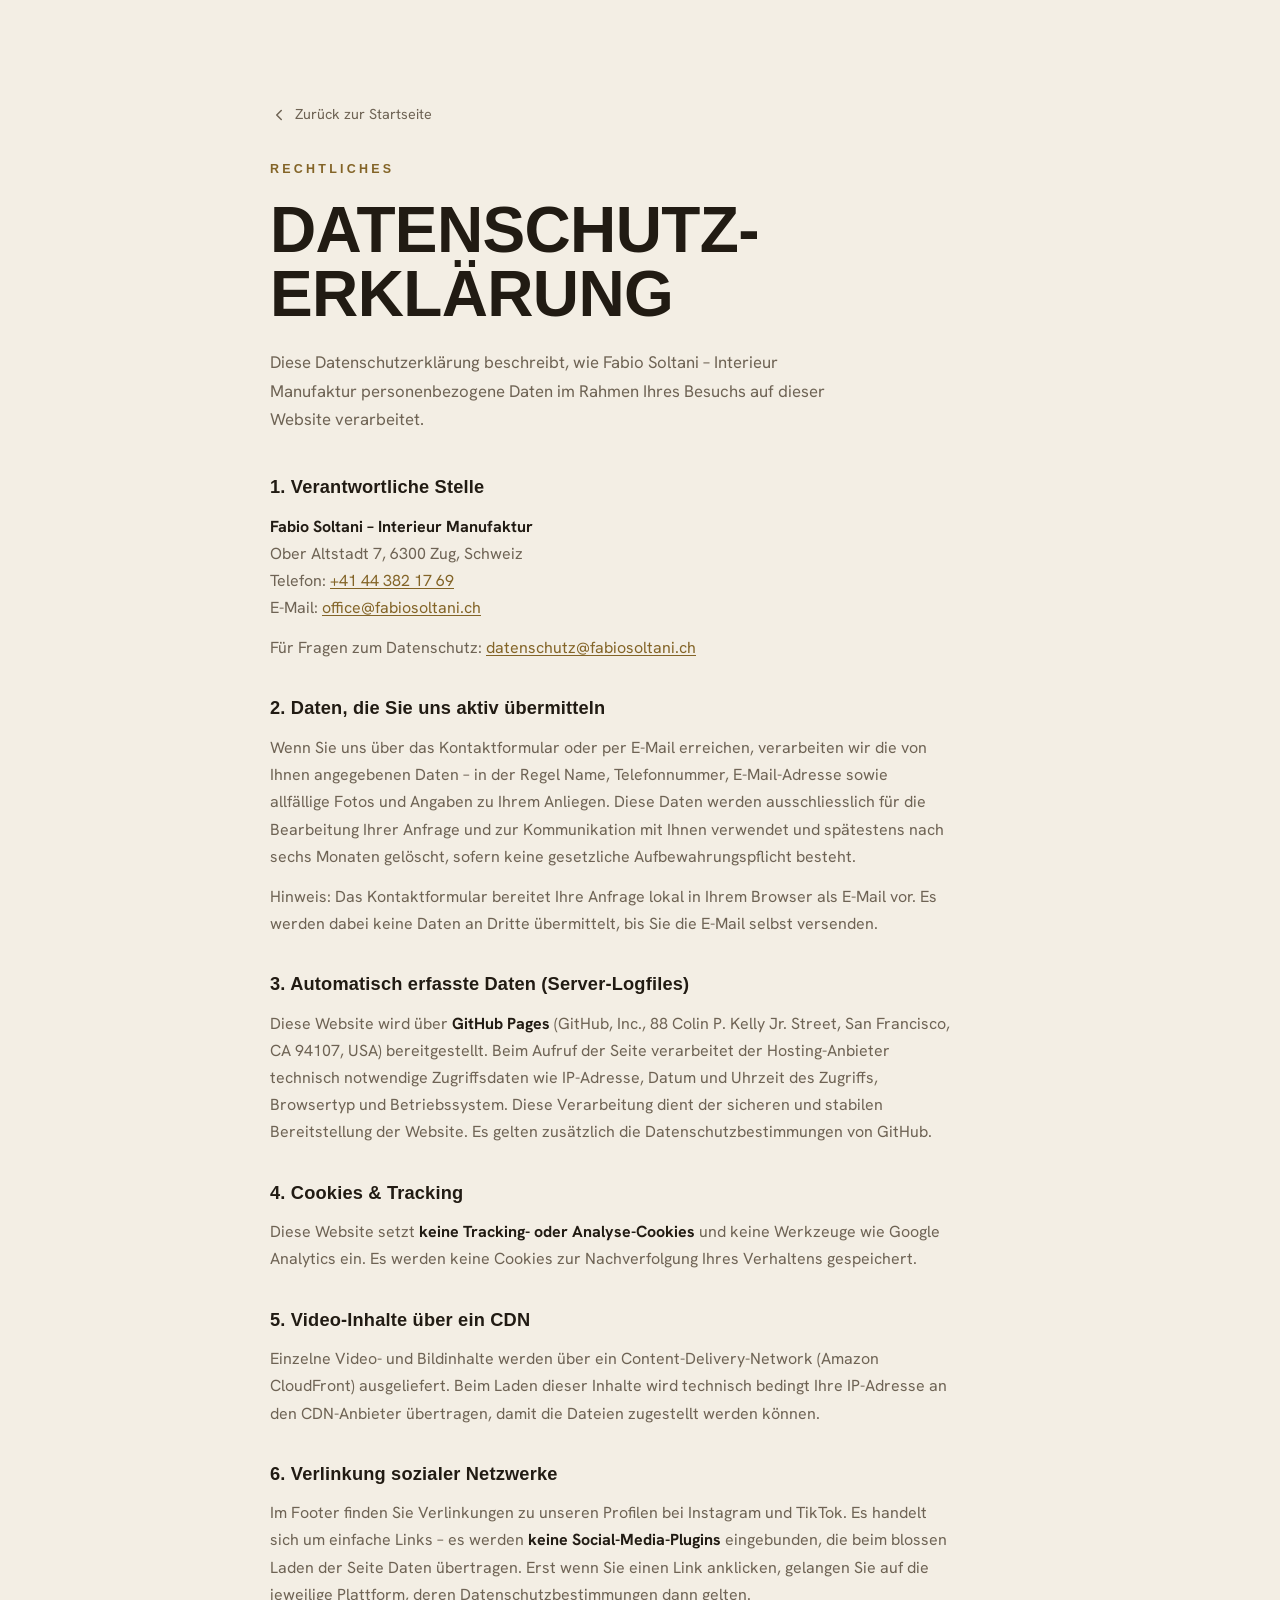
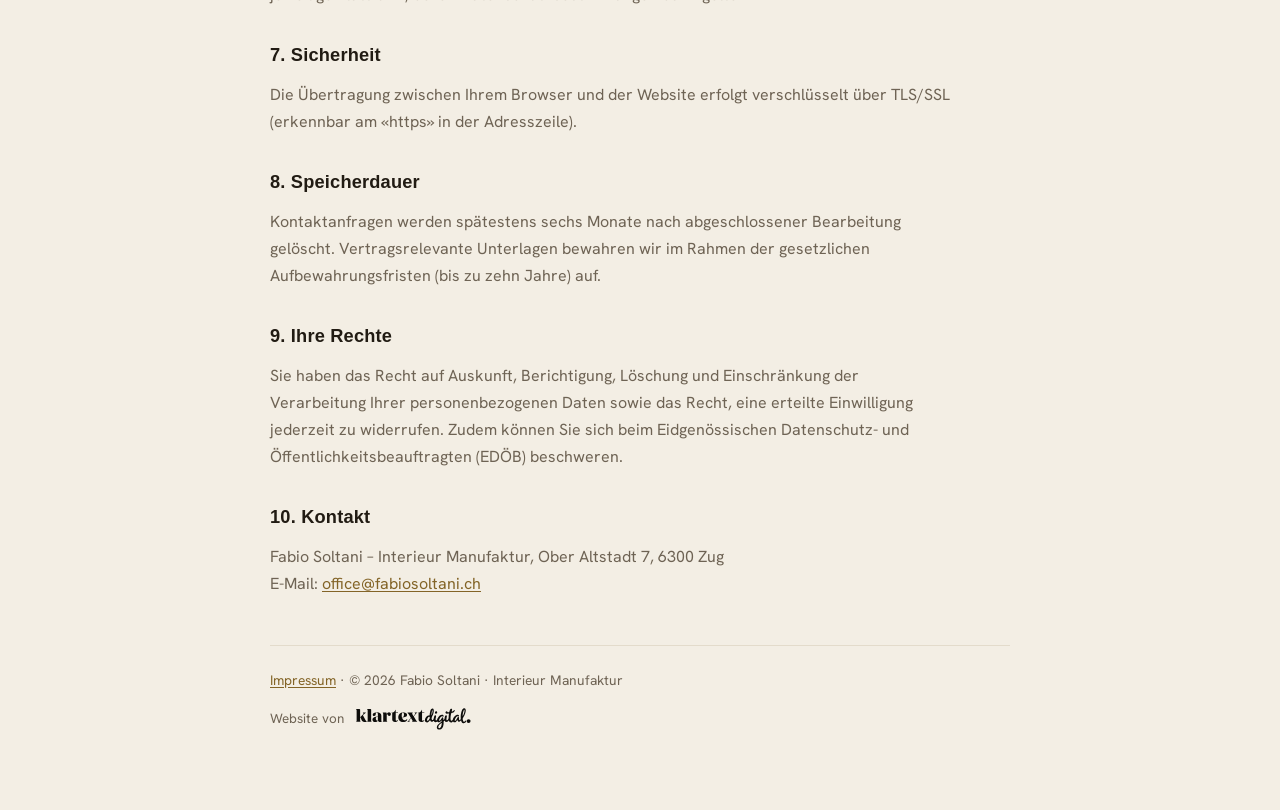
==== commit 0695450d: "Footer: Agentur-Vermerk als einfarbiges Klartext-Digital-Logo, links unten" ====
--- a/datenschutz.html
+++ b/datenschutz.html
@@ -104,7 +104,8 @@
       E-Mail: <a href="mailto:office@fabiosoltani.ch">office@fabiosoltani.ch</a></p>
     </section>
 
-    <p class="legal-foot"><a href="impressum.html">Impressum</a> · &copy; <span id="y">2026</span> Fabio Soltani · Interieur Manufaktur · Website von <a href="https://klartext-digital.ch" target="_blank" rel="noopener" style="color:inherit">Klartext Digital GmbH</a></p>
+    <p class="legal-foot"><a href="impressum.html">Impressum</a> · &copy; <span id="y">2026</span> Fabio Soltani · Interieur Manufaktur</p>
+    <div class="kd-credit" style="display:flex;justify-content:flex-start;margin-top:1rem"><a href="https://klartext-digital.ch" target="_blank" rel="noopener" aria-label="Website von Klartext Digital GmbH" style="display:inline-flex;align-items:center;gap:12px;text-decoration:none;color:var(--on-cream-mut);font-family:var(--font-t);font-size:.84rem;line-height:1"><span>Website von</span><img src="assets/kd/kd-logo-schwarz.svg" alt="Klartext Digital" width="115" height="22" loading="lazy" style="height:22px;width:auto;display:block"></a></div>
   </main>
   <script>document.getElementById('y').textContent=new Date().getFullYear();</script>
 </body>
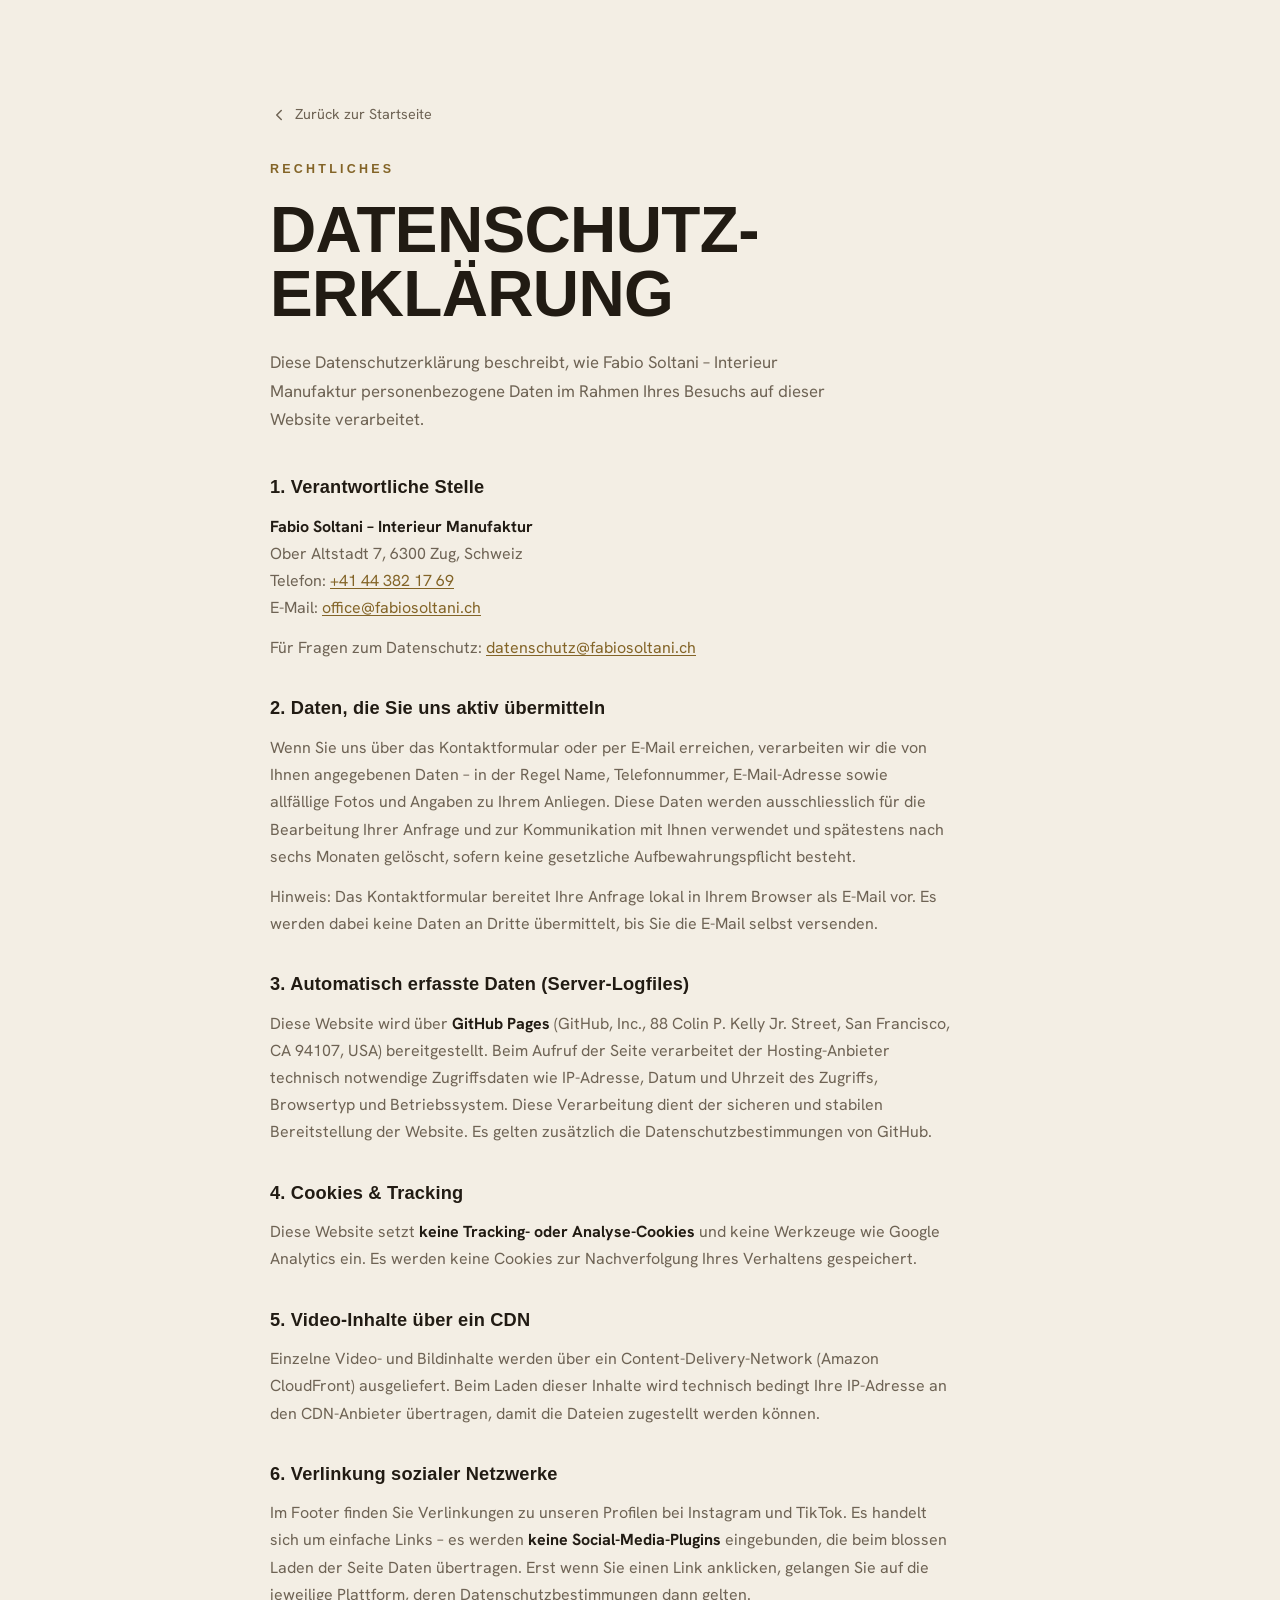
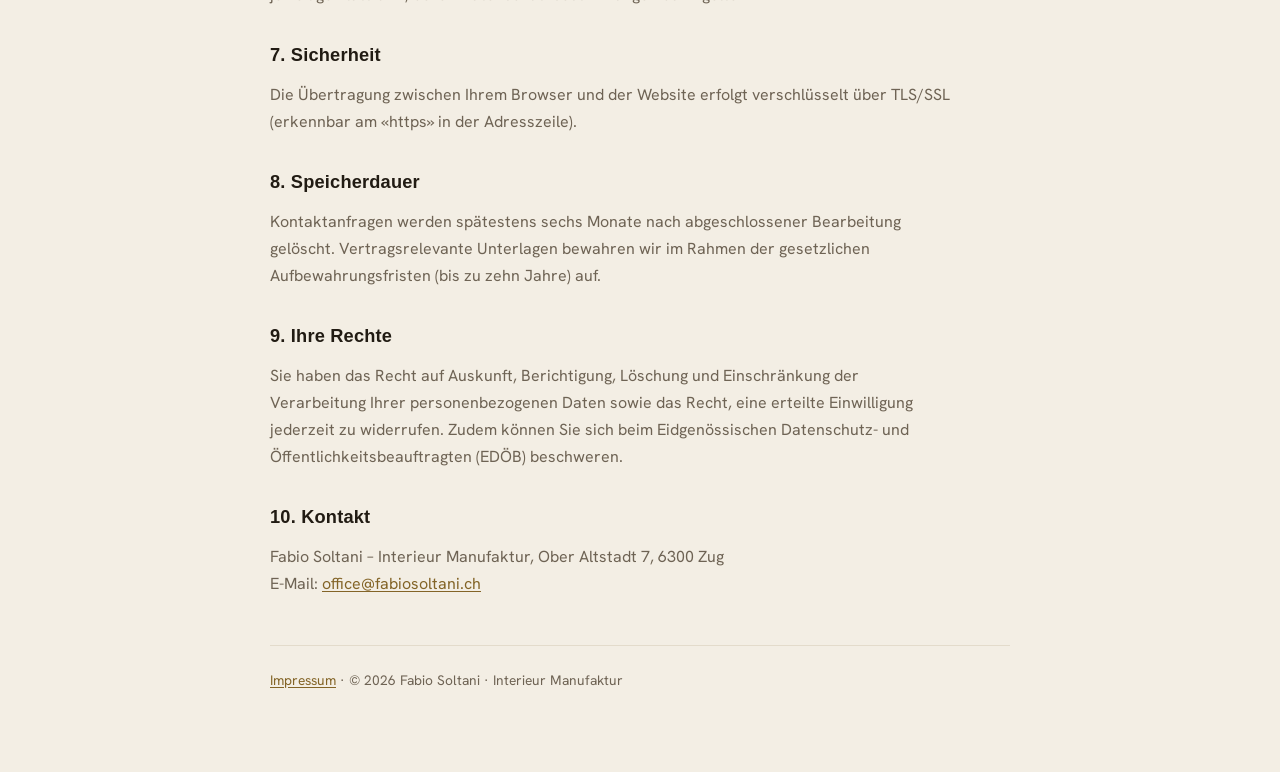
==== commit 0a205554: "Neue Sektion Moebel nach Mass auf Startseite (helle Atelier-Sektion, dunkel->hell->dunkel); Cache v1" ====
--- a/datenschutz.html
+++ b/datenschutz.html
@@ -9,7 +9,7 @@
   <link rel="preconnect" href="https://fonts.googleapis.com">
   <link rel="preconnect" href="https://fonts.gstatic.com" crossorigin>
   <link href="https://fonts.googleapis.com/css2?family=Cormorant+Garamond:ital,wght@0,500;0,600;0,700;1,500&family=Hanken+Grotesk:wght@400;500;600;700&display=swap" rel="stylesheet">
-  <link rel="stylesheet" href="styles.css?v=146">
+  <link rel="stylesheet" href="styles.css?v=188">
 </head>
 <body class="legal-body">
   <main class="legal-wrap">
@@ -105,7 +105,6 @@
     </section>
 
     <p class="legal-foot"><a href="impressum.html">Impressum</a> · &copy; <span id="y">2026</span> Fabio Soltani · Interieur Manufaktur</p>
-    <div class="kd-credit" style="display:flex;justify-content:flex-start;margin-top:1rem"><a href="https://klartext-digital.ch" target="_blank" rel="noopener" aria-label="Website von Klartext Digital GmbH" style="display:inline-flex;align-items:center;gap:12px;text-decoration:none;color:var(--on-cream-mut);font-family:var(--font-t);font-size:.84rem;line-height:1"><span>Website von</span><img src="assets/kd/kd-logo-schwarz.svg" alt="Klartext Digital" width="115" height="22" loading="lazy" style="height:22px;width:auto;display:block"></a></div>
   </main>
   <script>document.getElementById('y').textContent=new Date().getFullYear();</script>
 </body>
--- a/styles.css
+++ b/styles.css
@@ -843,6 +843,15 @@
 .shop-badge-eb{font-family:var(--font-d);font-size:.62rem;font-weight:600;letter-spacing:.22em;text-transform:uppercase;color:var(--gold-2)}
 .shop-badge strong{font-family:var(--font-d);font-size:1.3rem;line-height:1;letter-spacing:.01em}
 .shop-badge-sub{font-family:var(--font-t);font-size:.72rem;color:var(--on-dark-mut)}
+/* Möbel nach Mass: Atelier-Raster auf heller Fläche */
+.shop-light{overflow:hidden}
+.shop-light .shop-copy .eyebrow{color:var(--gold-ink)}
+.shop-light .shop-copy .heading{color:var(--on-cream);margin-bottom:1.4rem;margin-left:-.055em;text-align:left}
+.shop-light .shop-copy .section-intro{color:var(--on-cream-mut)}
+.shop-light .shop-specs li{border-top-color:rgba(33,27,19,.16)}
+.shop-light .shop-specs h4{color:var(--on-cream)}
+.shop-light .shop-specs p{color:var(--on-cream-mut)}
+.shop-light .shop-copy .btn{margin-top:.2rem}
 .shop-visit-bar{max-width:1120px;margin-inline:auto;display:flex;align-items:center;justify-content:space-between;gap:1.4rem 2.5rem;flex-wrap:wrap;margin-top:clamp(2.4rem,4.5vw,3.6rem);padding:clamp(1.3rem,2.4vw,1.9rem) clamp(1.4rem,2.6vw,2.2rem);background:rgba(199,162,78,.06);border:1px solid rgba(199,162,78,.24);border-radius:var(--r-lg);text-align:left}
 .sv-loc h3{font-family:var(--font-d);font-weight:800;font-size:clamp(1.12rem,1.9vw,1.45rem);line-height:1.12;letter-spacing:.01em;text-transform:uppercase;color:var(--on-dark);margin:0 0 .4rem;text-wrap:balance}
 .sv-loc p{margin:0;font-family:var(--font-t);font-size:.97rem;line-height:1.5;color:var(--on-dark-mut);max-width:54ch}
